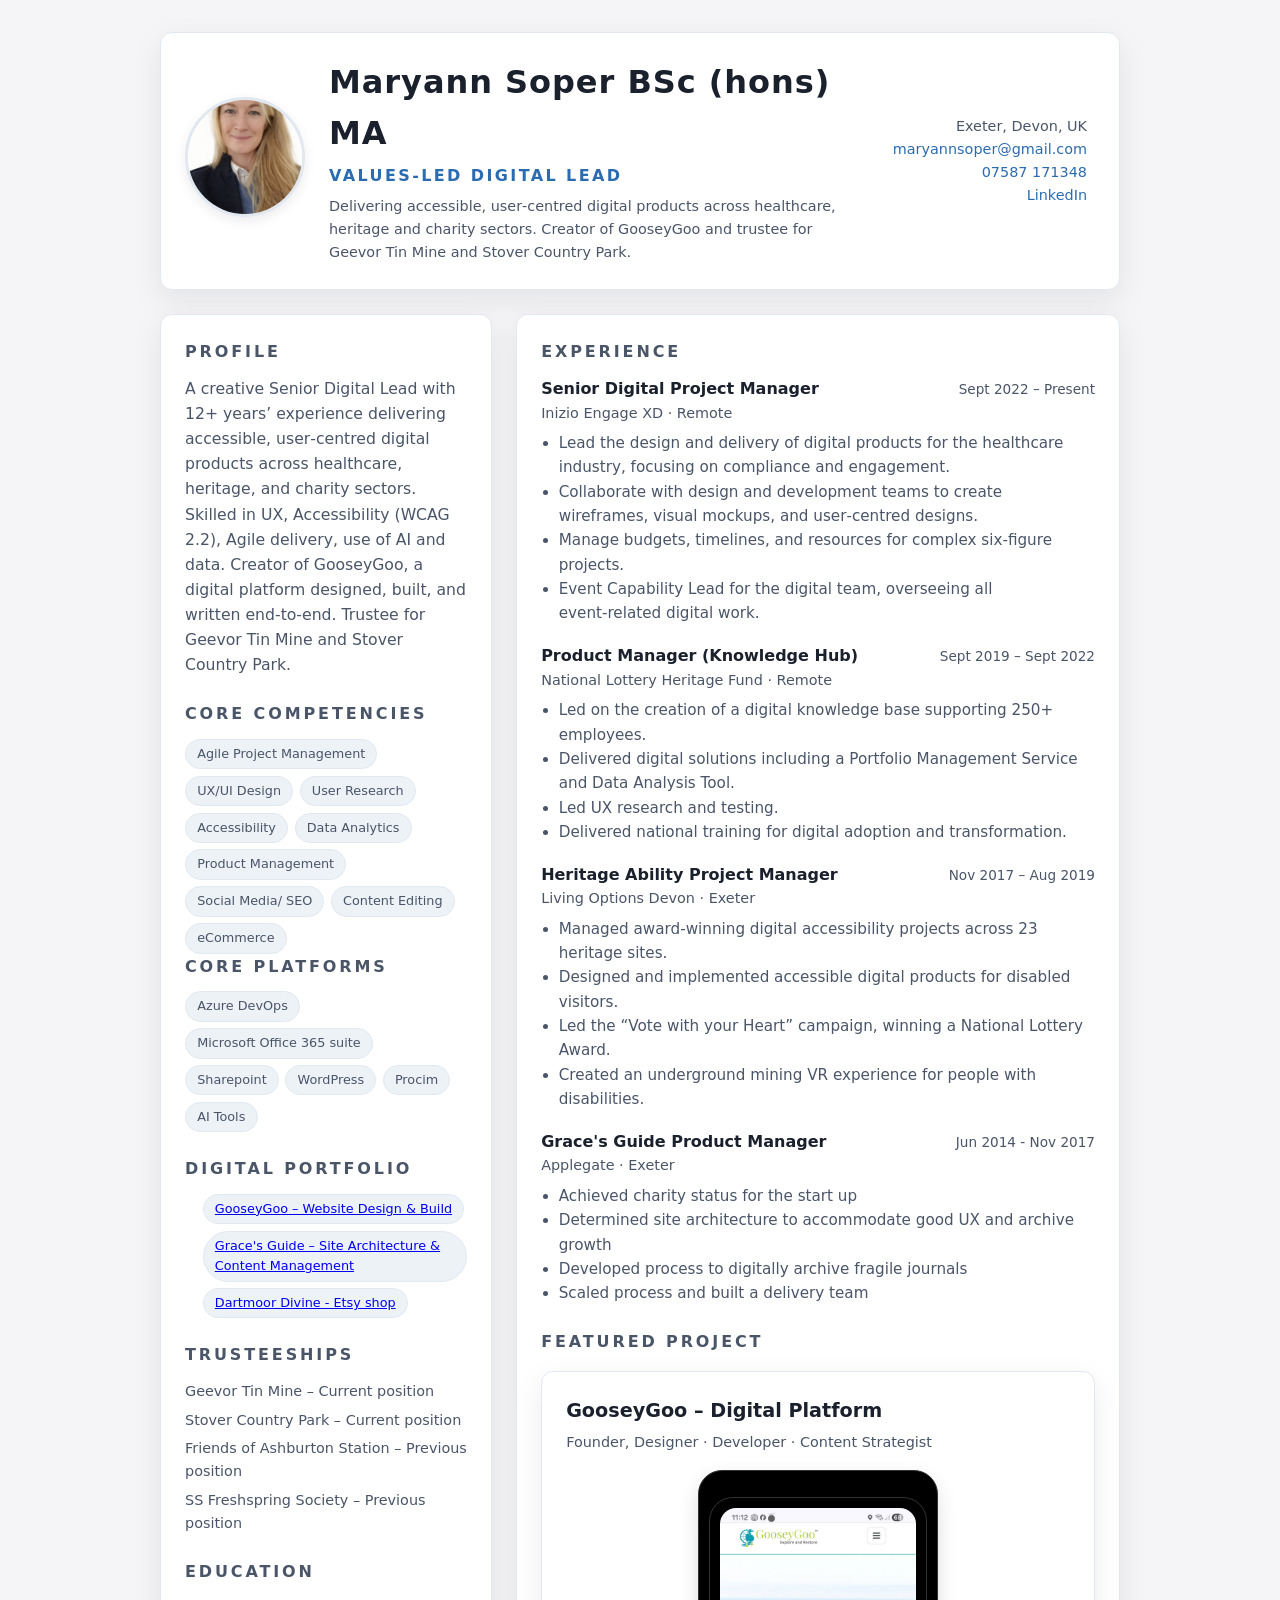
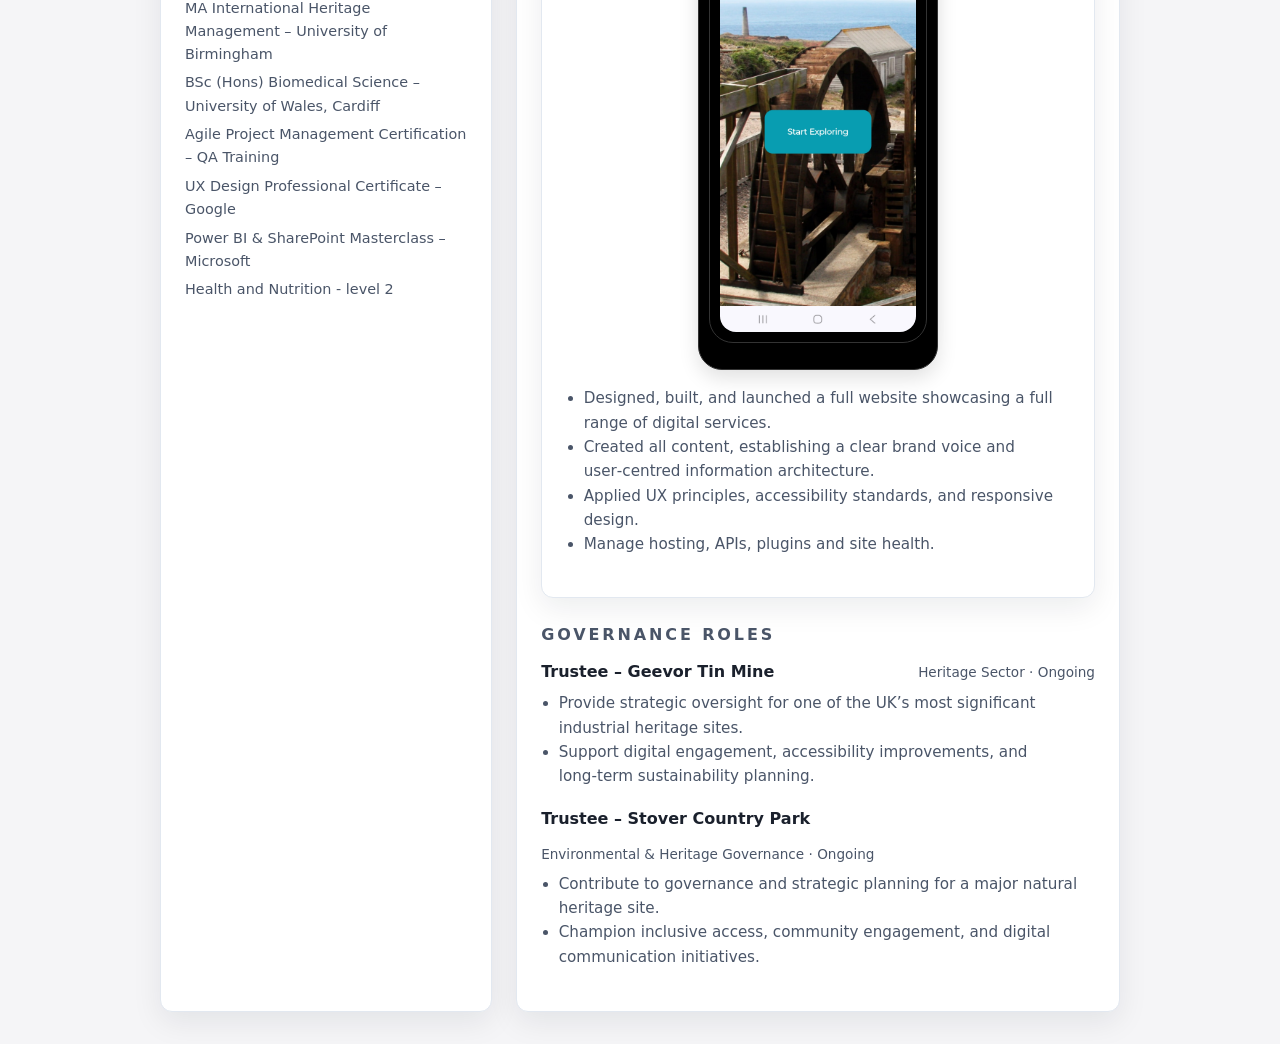
==== index.html @ 008ddf6d "Update index.html" ====
<!DOCTYPE html>
<html lang="en">
<head>
  <meta charset="UTF-8" />
  <title>Maryann Soper BSc (hons) MA – Values-led Digital Lead</title>
  <meta name="viewport" content="width=device-width, initial-scale=1" />
  <style>
    :root {
      --bg: #f5f5f7;
      --card: #ffffff;
      --accent: #2b6cb0;
      --text-main: #1a202c;
      --text-muted: #4a5568;
      --border: #e2e8f0;
      --chip-bg: #edf2f7;
    }

    * { box-sizing: border-box; margin: 0; padding: 0; }

    body {
      font-family: system-ui, -apple-system, BlinkMacSystemFont, "Segoe UI", sans-serif;
      background: var(--bg);
      color: var(--text-main);
      line-height: 1.6;
      padding: 2rem 1rem;
    }

    .page {
      max-width: 960px;
      margin: 0 auto;
      display: grid;
      grid-template-columns: 1.1fr 2fr;
      gap: 1.5rem;
    }

    @media (max-width: 768px) {
      .page { grid-template-columns: 1fr; }
      .header-meta { text-align: left; }
      .header { flex-direction: column; align-items: flex-start; }
    }

    .card {
      background: var(--card);
      border-radius: 12px;
      padding: 1.5rem;
      box-shadow: 0 10px 30px rgba(15, 23, 42, 0.08);
      border: 1px solid var(--border);
    }

    .header {
      grid-column: 1 / -1;
      display: flex;
      align-items: center;
      justify-content: space-between;
      gap: 1.5rem;
    }

    .header-photo img {
      width: 120px;
      height: 120px;
      object-fit: cover;
      border-radius: 50%;
      border: 3px solid var(--border);
      box-shadow: 0 4px 12px rgba(0,0,0,0.08);
    }

    .header-main h1 {
      font-size: 2rem;
      letter-spacing: 0.03em;
    }

    .header-main h2 {
      font-size: 1rem;
      text-transform: uppercase;
      color: var(--accent);
      letter-spacing: 0.15em;
      margin-top: 0.25rem;
    }

    .header-meta {
  font-size: 0.9rem;
  color: var(--text-muted);
  text-align: right;
  margin-left: auto;
  padding-right: 0.5rem;
}
    .header-meta a {
      color: var(--accent);
      text-decoration: none;
    }

    h3 {
      font-size: 1rem;
      text-transform: uppercase;
      letter-spacing: 0.18em;
      color: var(--text-muted);
      margin-bottom: 0.75rem;
    }

    .summary { font-size: 0.98rem; color: var(--text-muted); }

    .section + .section { margin-top: 1.5rem; }

    .item { margin-bottom: 1.1rem; }

    .item-header {
      display: flex;
      justify-content: space-between;
      gap: 0.75rem;
      align-items: baseline;
      flex-wrap: wrap;
    }

    .item-title { font-weight: 600; }

    .item-sub { font-size: 0.9rem; color: var(--text-muted); }

    .item-meta { font-size: 0.85rem; color: var(--text-muted); }

    ul { margin-top: 0.4rem; padding-left: 1.1rem; font-size: 0.95rem; color: var(--text-muted); }

    .chips {
      display: flex;
      flex-wrap: wrap;
      gap: 0.4rem;
      margin-top: 0.4rem;
    }

    .chip {
      background: var(--chip-bg);
      border-radius: 999px;
      padding: 0.25rem 0.7rem;
      font-size: 0.8rem;
      color: var(--text-muted);
      border: 1px solid var(--border);
    }

    .sidebar-section + .sidebar-section { margin-top: 1.5rem; }

    .sidebar-list {
      list-style: none;
      padding-left: 0;
      font-size: 0.9rem;
      color: var(--text-muted);
    }

    .sidebar-list li + li { margin-top: 0.35rem; }

    .tagline {
      margin-top: 0.4rem;
      font-size: 0.9rem;
      color: var(--text-muted);
    }
   .gooseygoo-img {
  width: 100%;
  max-width: 420px;
  margin-top: 1rem;
  border-radius: 12px;
  border: 1px solid var(--border);
  box-shadow: 0 6px 20px rgba(0,0,0,0.08);
}
.feature-card {
  background: var(--card);
  border: 1px solid var(--border);
  border-radius: 12px;
  padding: 1.5rem;
  box-shadow: 0 10px 30px rgba(15, 23, 42, 0.08);
  margin-top: 1rem;
}

.feature-title {
  font-size: 1.2rem;
  font-weight: 600;
  margin-bottom: 0.25rem;
}

.feature-role {
  font-size: 0.9rem;
  color: var(--text-muted);
  margin-bottom: 1rem;
}

.feature-image {
  width: 100%;
  max-width: 420px;
  border-radius: 12px;
  border: 1px solid var(--border);
  box-shadow: 0 6px 20px rgba(0,0,0,0.08);
  margin-bottom: 1rem;
}

.feature-list {
  margin-bottom: 1rem;
  padding-left: 1.1rem;
  color: var(--text-muted);
}

.feature-link {
  display: inline-block;
  margin-top: 0.5rem;
  background: var(--accent);
  color: white;
  padding: 0.5rem 1rem;
  border-radius: 8px;
  text-decoration: none;
  font-size: 0.9rem;
  box-shadow: 0 4px 12px rgba(0,0,0,0.08);
}

.feature-link:hover {
  background: #1e4f80;
}
   .device-frame {
  width: 240px;              /* slightly smaller phone */
  padding: 10px;             /* thinner bezel */
  border-radius: 24px;       /* slimmer rounded corners */
  background: #000;
  border: 1px solid #333;    /* thinner border */
  box-shadow: 0 8px 20px rgba(0,0,0,0.12);
  margin: 1rem auto;
  display: flex;
  justify-content: center;
  align-items: center;
  text-decoration: none;     /* remove link underline */
}

.device-screen {
  width: 100%;
  height: auto;              /* prevents vertical stretching */
  object-fit: contain;       /* keeps proportions */
  border-radius: 16px;
  display: block;
}
  </style>
</head>

<body>
  <main class="page">

    <!-- Header -->
    <header class="card header">
      <div class="header-photo">
        <img src="profile.png" alt="Maryann Soper headshot" />
      </div>

      <div class="header-main">
        <h1>Maryann Soper BSc (hons) MA</h1>
        <h2>Values-led Digital Lead</h2>
        <p class="tagline">
          Delivering accessible, user‑centred digital products across healthcare, heritage and charity sectors. Creator of GooseyGoo and trustee for Geevor Tin Mine and Stover Country Park.
        </p>
      </div>

      <div class="header-meta">
        <div>Exeter, Devon, UK</div>
        <div><a href="mailto:maryannsoper@gmail.com">maryannsoper@gmail.com</a></div>
        <div><a href="tel:+447587171348">07587 171348</a></div>
        <div><a href="https://www.linkedin.com/in/maryannsoper" target="_blank">LinkedIn</a></div>
      </div>
    </header>

    <!-- Sidebar -->
    <aside class="card">
      <section class="sidebar-section">
        <h3>Profile</h3>
        <p class="summary">
          A creative Senior Digital Lead with 12+ years’ experience delivering accessible, user‑centred digital products across healthcare, heritage, and charity sectors. Skilled in UX, Accessibility (WCAG 2.2), Agile delivery, use of AI and data. Creator of GooseyGoo, a digital platform designed, built, and written end‑to‑end. Trustee for Geevor Tin Mine and Stover Country Park.
        </p>
      </section>

      <section class="sidebar-section">
        <h3>Core Competencies</h3>
        <div class="chips">
          <span class="chip">Agile Project Management</span>
          <span class="chip">UX/UI Design</span>
          <span class="chip">User Research</span>
          <span class="chip">Accessibility</span>
          <span class="chip">Data Analytics</span>
          <span class="chip">Product Management</span>
          <span class="chip">Social Media/ SEO</span>
          <span class="chip">Content Editing</span>
          <span class="chip">eCommerce</span>
          
        </div>
        <h3>Core Platforms</h3>
        <div class="chips">
          <span class="chip">Azure DevOps</span>
          <span class="chip">Microsoft Office 365 suite</span>
          <span class="chip">Sharepoint</span>
          <span class="chip">WordPress</span>
          <span class="chip">Procim</span>
          <span class="chip">AI Tools</span>
        </div>
      </section>

      <section class="sidebar-section">
        <h3>Digital Portfolio</h3>
        <ul class="chips">
          <span class="chip"><a href="https://www.gooseygoo.co.uk" target="_blank">GooseyGoo – Website Design & Build</a></span>
          <span class="chip"><a href="https://www.gracesguide.co.uk" target="_blank">Grace's Guide – Site Architecture & Content Management</a></span>
          <span class="chip"><a href="https://www.etsy.com/shop/DartmoorDivine" target="_blank">Dartmoor Divine - Etsy shop</a></span>
                          
        </ul>
      </section>

      <section class="sidebar-section">
        <h3>Trusteeships</h3>
        <ul class="sidebar-list">
          <li>Geevor Tin Mine – Current position</li>
          <li>Stover Country Park – Current position</li>
          <li>Friends of Ashburton Station – Previous position</li>
          <li>SS Freshspring Society – Previous position</li>
        </ul>
      </section>

      <section class="sidebar-section">
        <h3>Education</h3>
        <ul class="sidebar-list">
          <li>MA International Heritage Management – University of Birmingham</li>
          <li>BSc (Hons) Biomedical Science – University of Wales, Cardiff</li>
          <li>Agile Project Management Certification – QA Training</li>
          <li>UX Design Professional Certificate – Google</li>
          <li>Power BI & SharePoint Masterclass – Microsoft</li>
          <li>Health and Nutrition - level 2</li>
        </ul>
      </section>
    </aside>

    <!-- Main content -->
    <section class="card">

      <section class="section">
        <h3>Experience</h3>

        <article class="item">
          <div class="item-header">
            <div>
              <div class="item-title">Senior Digital Project Manager</div>
              <div class="item-sub">Inizio Engage XD · Remote</div>
            </div>
            <div class="item-meta">Sept 2022 – Present</div>
          </div>
          <ul>
            <li>Lead the design and delivery of digital products for the healthcare industry, focusing on compliance and engagement.</li>
            <li>Collaborate with design and development teams to create wireframes, visual mockups, and user‑centred designs.</li>
            <li>Manage budgets, timelines, and resources for complex six‑figure projects.</li>
            <li>Event Capability Lead for the digital team, overseeing all event‑related digital work.</li>
          </ul>
        </article>

        <article class="item">
          <div class="item-header">
            <div>
              <div class="item-title">Product Manager (Knowledge Hub)</div>
              <div class="item-sub">National Lottery Heritage Fund · Remote</div>
            </div>
            <div class="item-meta">Sept 2019 – Sept 2022</div>
          </div>
          <ul>
            <li>Led on the creation of a digital knowledge base supporting 250+ employees.</li>
            <li>Delivered digital solutions including a Portfolio Management Service and Data Analysis Tool.</li>
            <li>Led UX research and testing.</li>
            <li>Delivered national training for digital adoption and transformation.</li>
          </ul>
        </article>

        <article class="item">
          <div class="item-header">
            <div>
              <div class="item-title">Heritage Ability Project Manager</div>
              <div class="item-sub">Living Options Devon · Exeter</div>
            </div>
            <div class="item-meta">Nov 2017 – Aug 2019</div>
          </div>
          <ul>
            <li>Managed award‑winning digital accessibility projects across 23 heritage sites.</li>
            <li>Designed and implemented accessible digital products for disabled visitors.</li>
            <li>Led the “Vote with your Heart” campaign, winning a National Lottery Award.</li>
            <li>Created an underground mining VR experience for people with disabilities.</li>
          </ul>
        </article>

        <article class="item">
          <div class="item-header">
            <div>
              <div class="item-title">Grace's Guide Product Manager</div>
              <div class="item-sub">Applegate · Exeter</div>
            </div>
            <div class="item-meta">Jun 2014 - Nov 2017</div>
          </div>
          <ul>
            <li>Achieved charity status for the start up</li>
            <li>Determined site architecture to accommodate good UX and archive growth</li>
            <li>Developed process to digitally archive fragile journals</li>
            <li>Scaled process and built a delivery team</li>
          </ul>
        </article>
      </section>

     <section class="section">
  <h3>Featured Project</h3>

  <div class="feature-card">
    <h4 class="feature-title">GooseyGoo – Digital Platform</h4>
    <p class="feature-role">Founder, Designer · Developer · Content Strategist</p>

   <div class="device-frame">
<a href="https://www.gooseygoo.co.uk" target="_blank" class="device-frame">
  <img 
    src="gooseygoo-preview.jpg" 
    alt="GooseyGoo mobile screenshot" 
    class="device-screen"
  />
</a>
</div>

    <ul class="feature-list">
      <li>Designed, built, and launched a full website showcasing a full range of digital services.</li>
      <li>Created all content, establishing a clear brand voice and user‑centred information architecture.</li>
      <li>Applied UX principles, accessibility standards, and responsive design.</li>
      <li>Manage hosting, APIs, plugins and site health.</li>
    </ul>

    </div>
</section>

      <section class="section">
        <h3>Governance Roles</h3>

        <article class="item">
          <div class="item-header">
            <div class="item-title">Trustee – Geevor Tin Mine</div>
            <div class="item-meta">Heritage Sector · Ongoing</div>
          </div>
          <ul>
            <li>Provide strategic oversight for one of the UK’s most significant industrial heritage sites.</li>
            <li>Support digital engagement, accessibility improvements, and long‑term sustainability planning.</li>
          </ul>
        </article>

        <article class="item">
          <div class="item-header">
            <div class="item-title">Trustee – Stover Country Park</div>
            <div class="item-meta">Environmental & Heritage Governance · Ongoing</div>
          </div>
          <ul>
            <li>Contribute to governance and strategic planning for a major natural heritage site.</li>
            <li>Champion inclusive access, community engagement, and digital communication initiatives.</li>
          </ul>
        </article>
      </section>

    </section>
  </main>
</body>
</html>
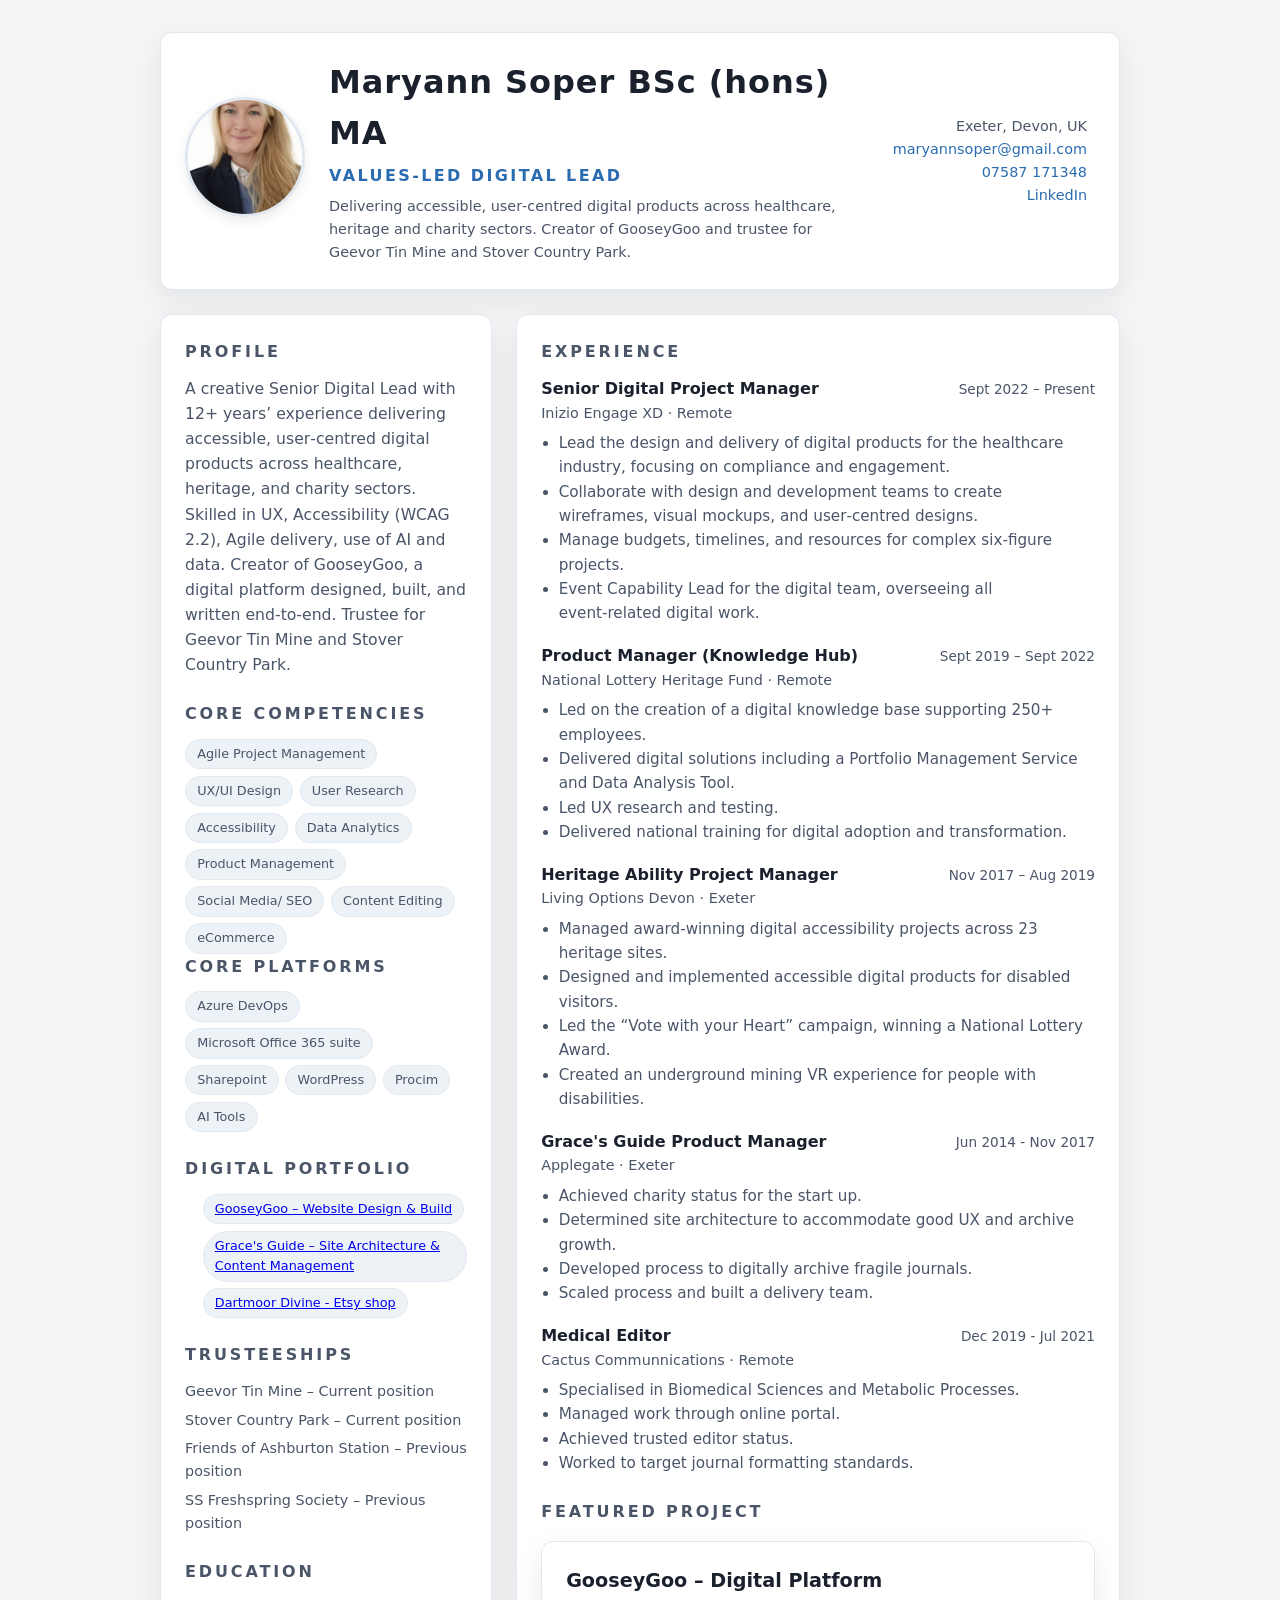
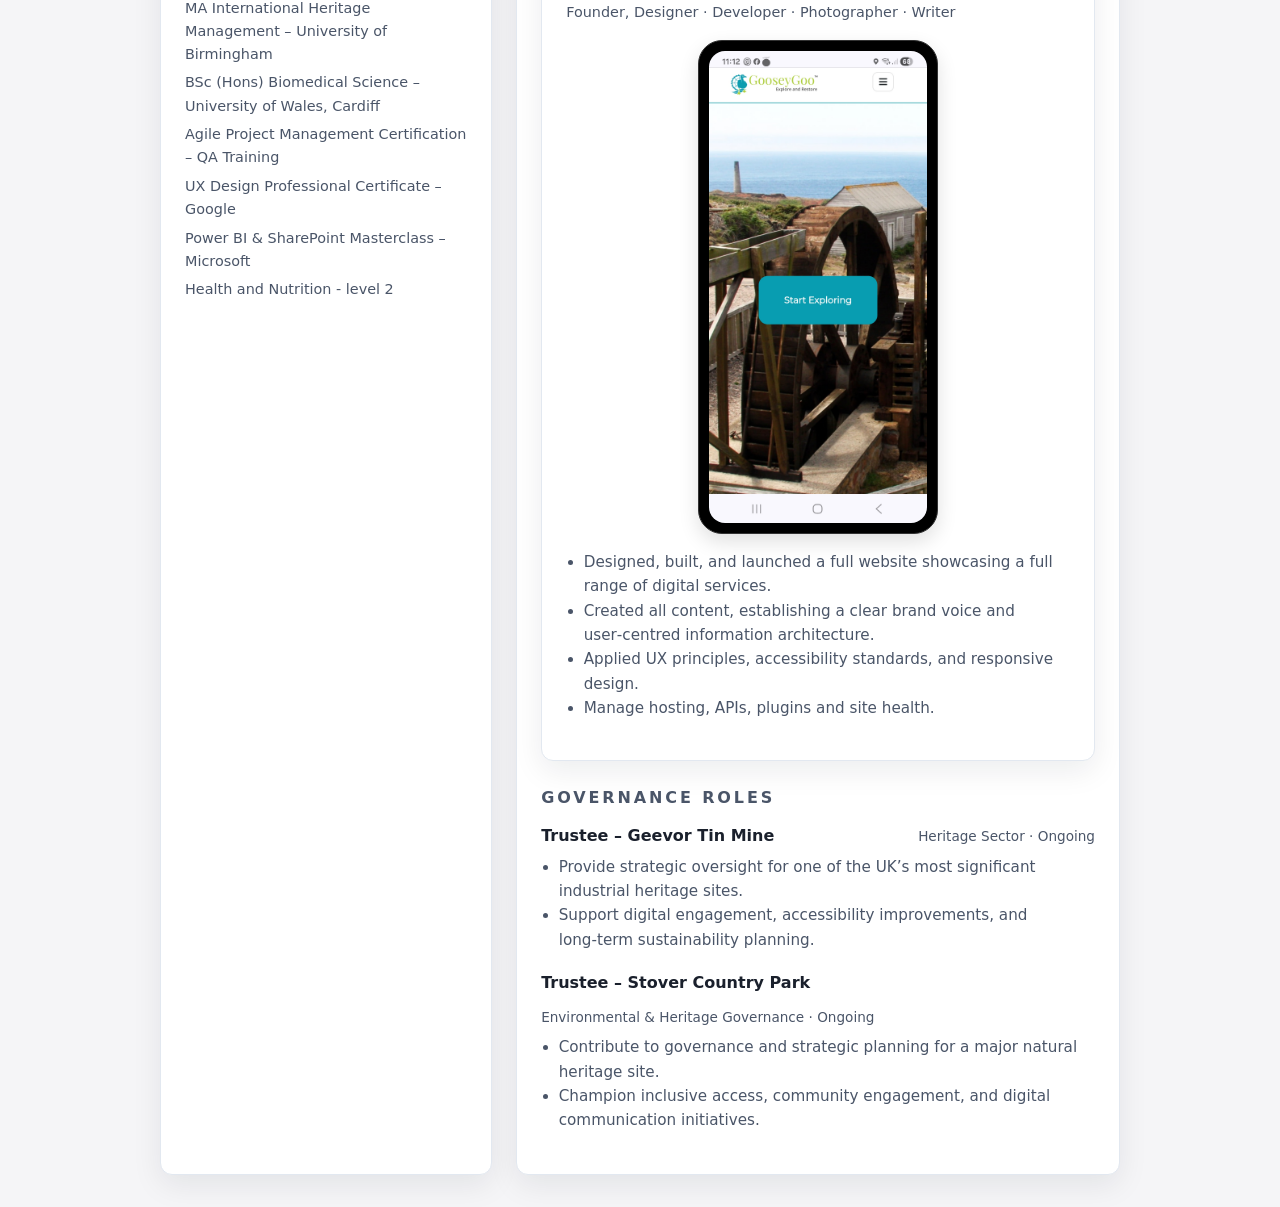
==== commit 81add19c: "Update index.html" ====
--- a/index.html
+++ b/index.html
@@ -389,10 +389,26 @@
             <div class="item-meta">Jun 2014 - Nov 2017</div>
           </div>
           <ul>
-            <li>Achieved charity status for the start up</li>
-            <li>Determined site architecture to accommodate good UX and archive growth</li>
-            <li>Developed process to digitally archive fragile journals</li>
-            <li>Scaled process and built a delivery team</li>
+            <li>Achieved charity status for the start up.</li>
+            <li>Determined site architecture to accommodate good UX and archive growth.</li>
+            <li>Developed process to digitally archive fragile journals.</li>
+            <li>Scaled process and built a delivery team.</li>
+          </ul>
+        </article>
+
+        <article class="item">
+          <div class="item-header">
+            <div>
+              <div class="item-title">Medical Editor</div>
+              <div class="item-sub">Cactus Communnications · Remote</div>
+            </div>
+            <div class="item-meta">Dec 2019 - Jul 2021</div>
+          </div>
+          <ul>
+            <li>Specialised in Biomedical Sciences and Metabolic Processes.</li>
+            <li>Managed work through online portal.</li>
+            <li>Achieved trusted editor status.</li>
+            <li>Worked to target journal formatting standards.</li>
           </ul>
         </article>
       </section>
@@ -402,17 +418,15 @@
 
   <div class="feature-card">
     <h4 class="feature-title">GooseyGoo – Digital Platform</h4>
-    <p class="feature-role">Founder, Designer · Developer · Content Strategist</p>
-
-   <div class="device-frame">
-<a href="https://www.gooseygoo.co.uk" target="_blank" class="device-frame">
+    <p class="feature-role">Founder, Designer · Developer · Photographer · Writer </p>
+
+   <a href="https://www.gooseygoo.co.uk" target="_blank" class="device-frame">
   <img 
     src="gooseygoo-preview.jpg" 
     alt="GooseyGoo mobile screenshot" 
     class="device-screen"
   />
 </a>
-</div>
 
     <ul class="feature-list">
       <li>Designed, built, and launched a full website showcasing a full range of digital services.</li>
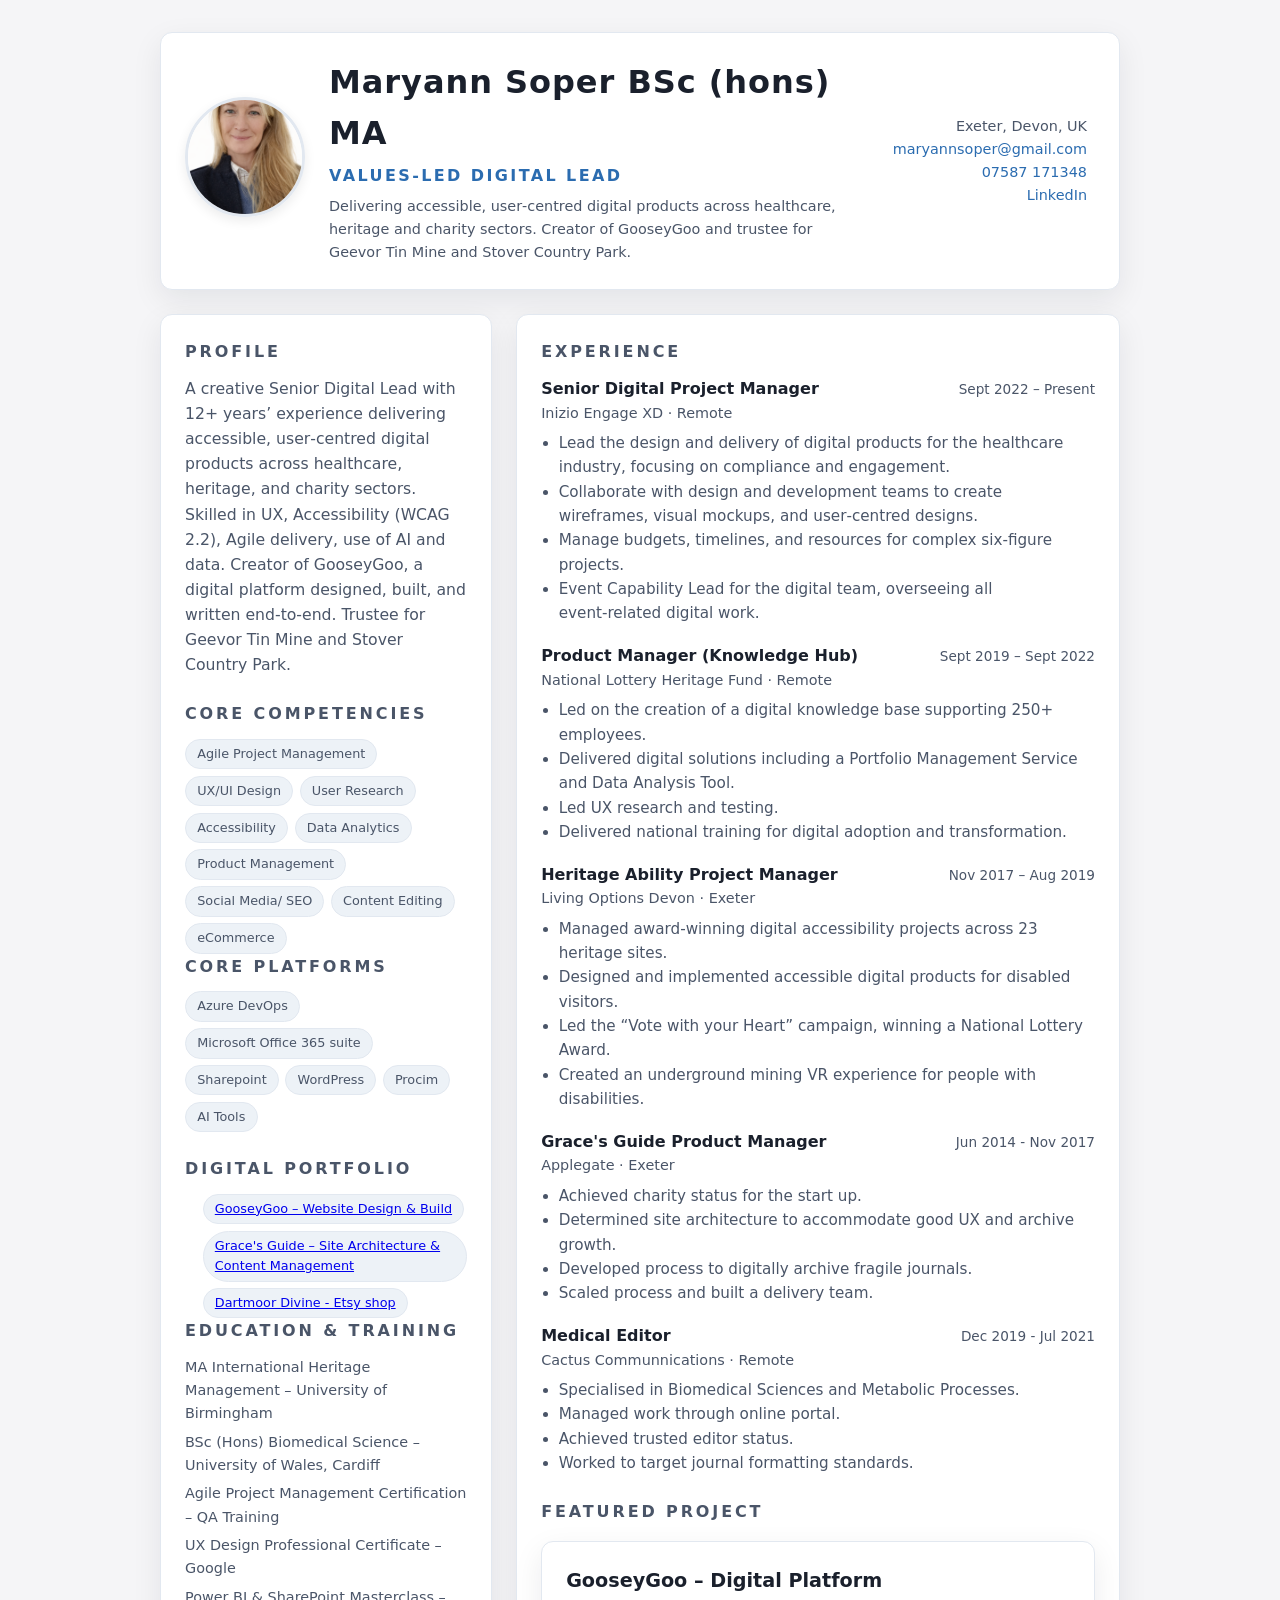
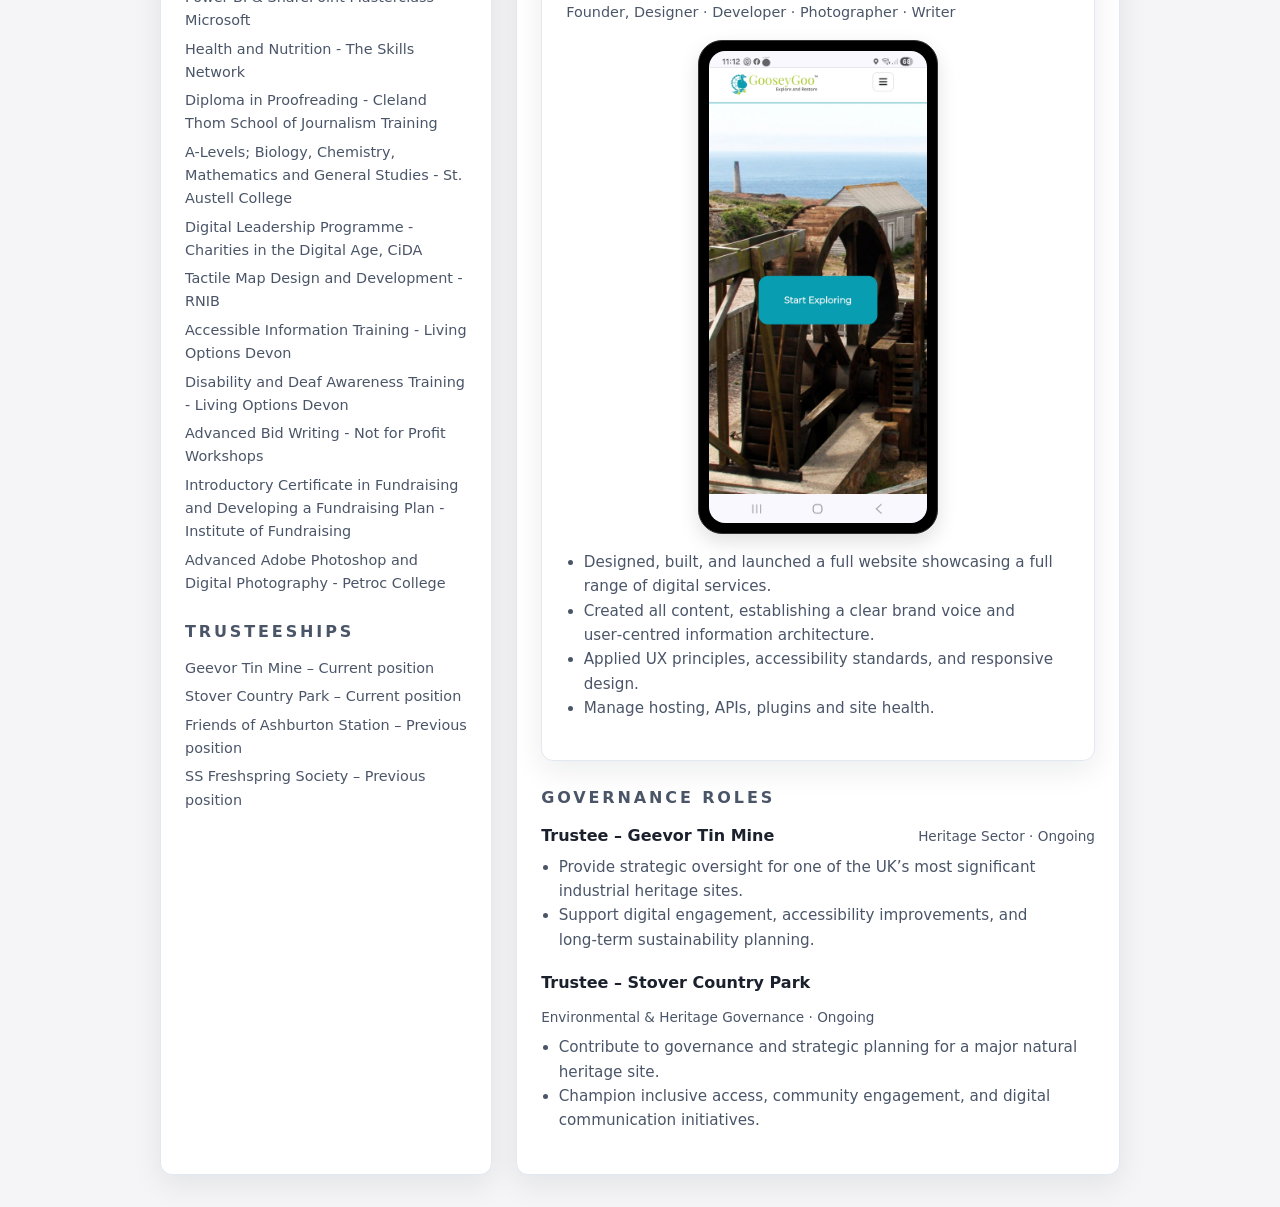
==== commit 5e7a8a61: "Update index.html" ====
--- a/index.html
+++ b/index.html
@@ -301,7 +301,30 @@
           <span class="chip"><a href="https://www.etsy.com/shop/DartmoorDivine" target="_blank">Dartmoor Divine - Etsy shop</a></span>
                           
         </ul>
-      </section>
+     
+      <section class="sidebar-section">
+        <h3>Education & Training</h3>
+        <ul class="sidebar-list">
+          <li>MA International Heritage Management – University of Birmingham</li>
+          <li>BSc (Hons) Biomedical Science – University of Wales, Cardiff</li>
+          <li>Agile Project Management Certification – QA Training</li>
+          <li>UX Design Professional Certificate – Google</li>
+          <li>Power BI & SharePoint Masterclass – Microsoft</li>
+          <li>Health and Nutrition - The Skills Network</li>
+          <li>Diploma in Proofreading  - Cleland Thom School of Journalism Training</li>
+          <li>A-Levels; Biology, Chemistry, Mathematics and General Studies  - St. Austell College</li>
+          <li>Digital Leadership Programme - Charities in the Digital Age, CiDA</li>
+          <li>Tactile Map Design and Development - RNIB</li>
+          <li>Accessible Information Training - Living Options Devon</li>
+          <li>Disability and Deaf Awareness Training  - Living Options Devon</li>
+          <li>Advanced Bid Writing - Not for Profit Workshops</li>
+          <li>Introductory Certificate in Fundraising and Developing a Fundraising Plan - Institute of Fundraising</li>
+          <li>Advanced Adobe Photoshop and Digital Photography - Petroc College</li>          
+          
+        </ul>
+      </section>
+
+         </section>
 
       <section class="sidebar-section">
         <h3>Trusteeships</h3>
@@ -312,18 +335,6 @@
           <li>SS Freshspring Society – Previous position</li>
         </ul>
       </section>
-
-      <section class="sidebar-section">
-        <h3>Education</h3>
-        <ul class="sidebar-list">
-          <li>MA International Heritage Management – University of Birmingham</li>
-          <li>BSc (Hons) Biomedical Science – University of Wales, Cardiff</li>
-          <li>Agile Project Management Certification – QA Training</li>
-          <li>UX Design Professional Certificate – Google</li>
-          <li>Power BI & SharePoint Masterclass – Microsoft</li>
-          <li>Health and Nutrition - level 2</li>
-        </ul>
-      </section>
     </aside>
 
     <!-- Main content -->
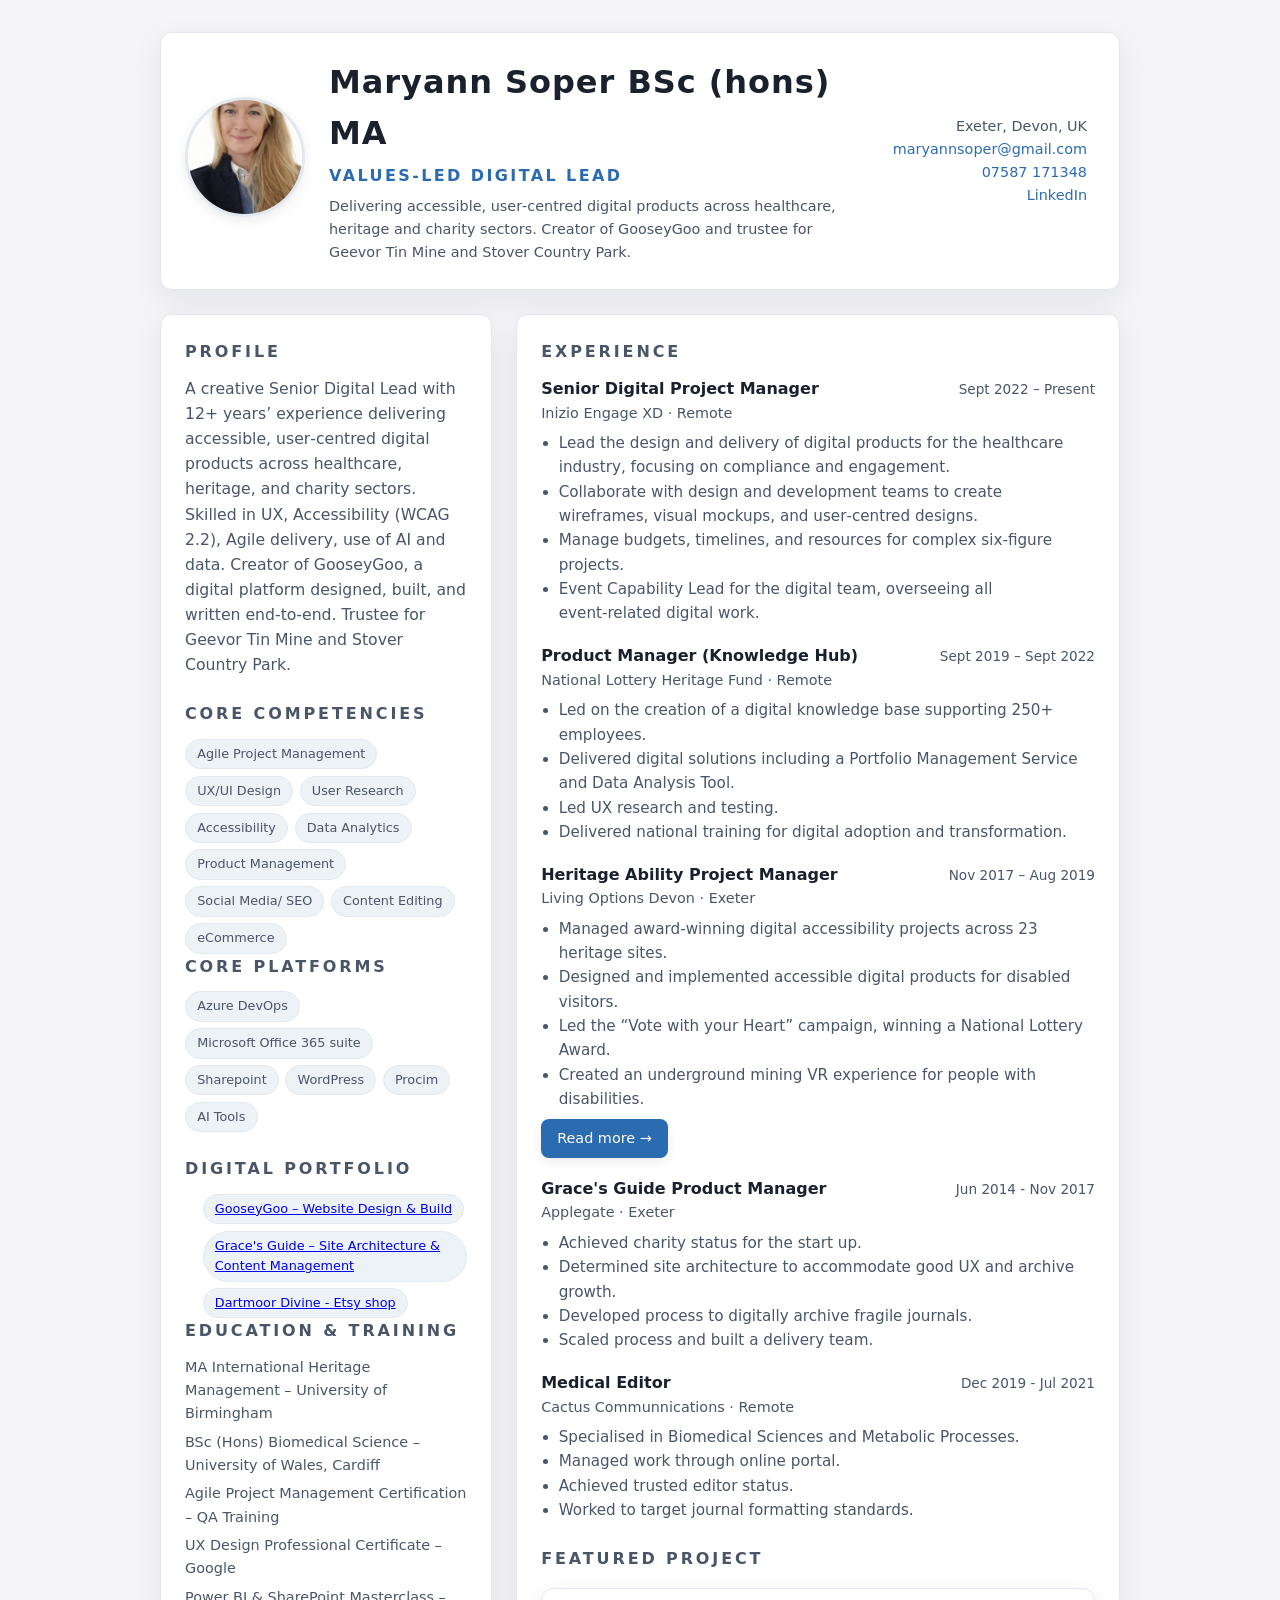
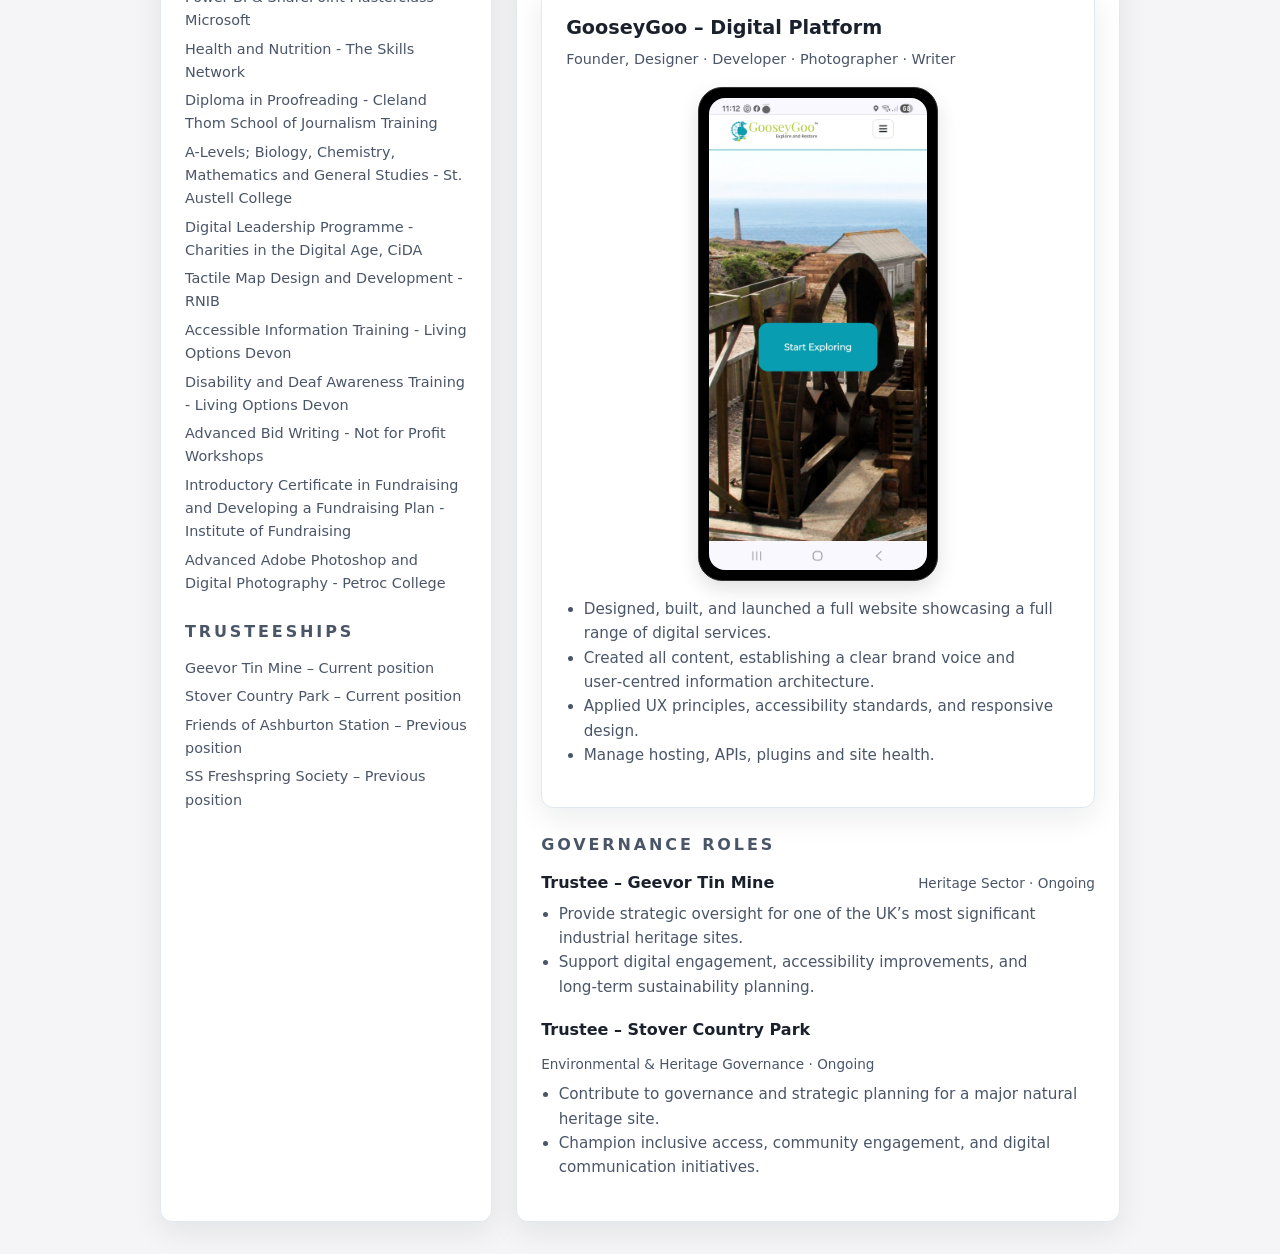
==== commit 9b70b67e: "Update index.html" ====
--- a/index.html
+++ b/index.html
@@ -389,6 +389,8 @@
             <li>Led the “Vote with your Heart” campaign, winning a National Lottery Award.</li>
             <li>Created an underground mining VR experience for people with disabilities.</li>
           </ul>
+          <a href="LOD.html" class="feature-link">Read more →</a>
+
         </article>
 
         <article class="item">
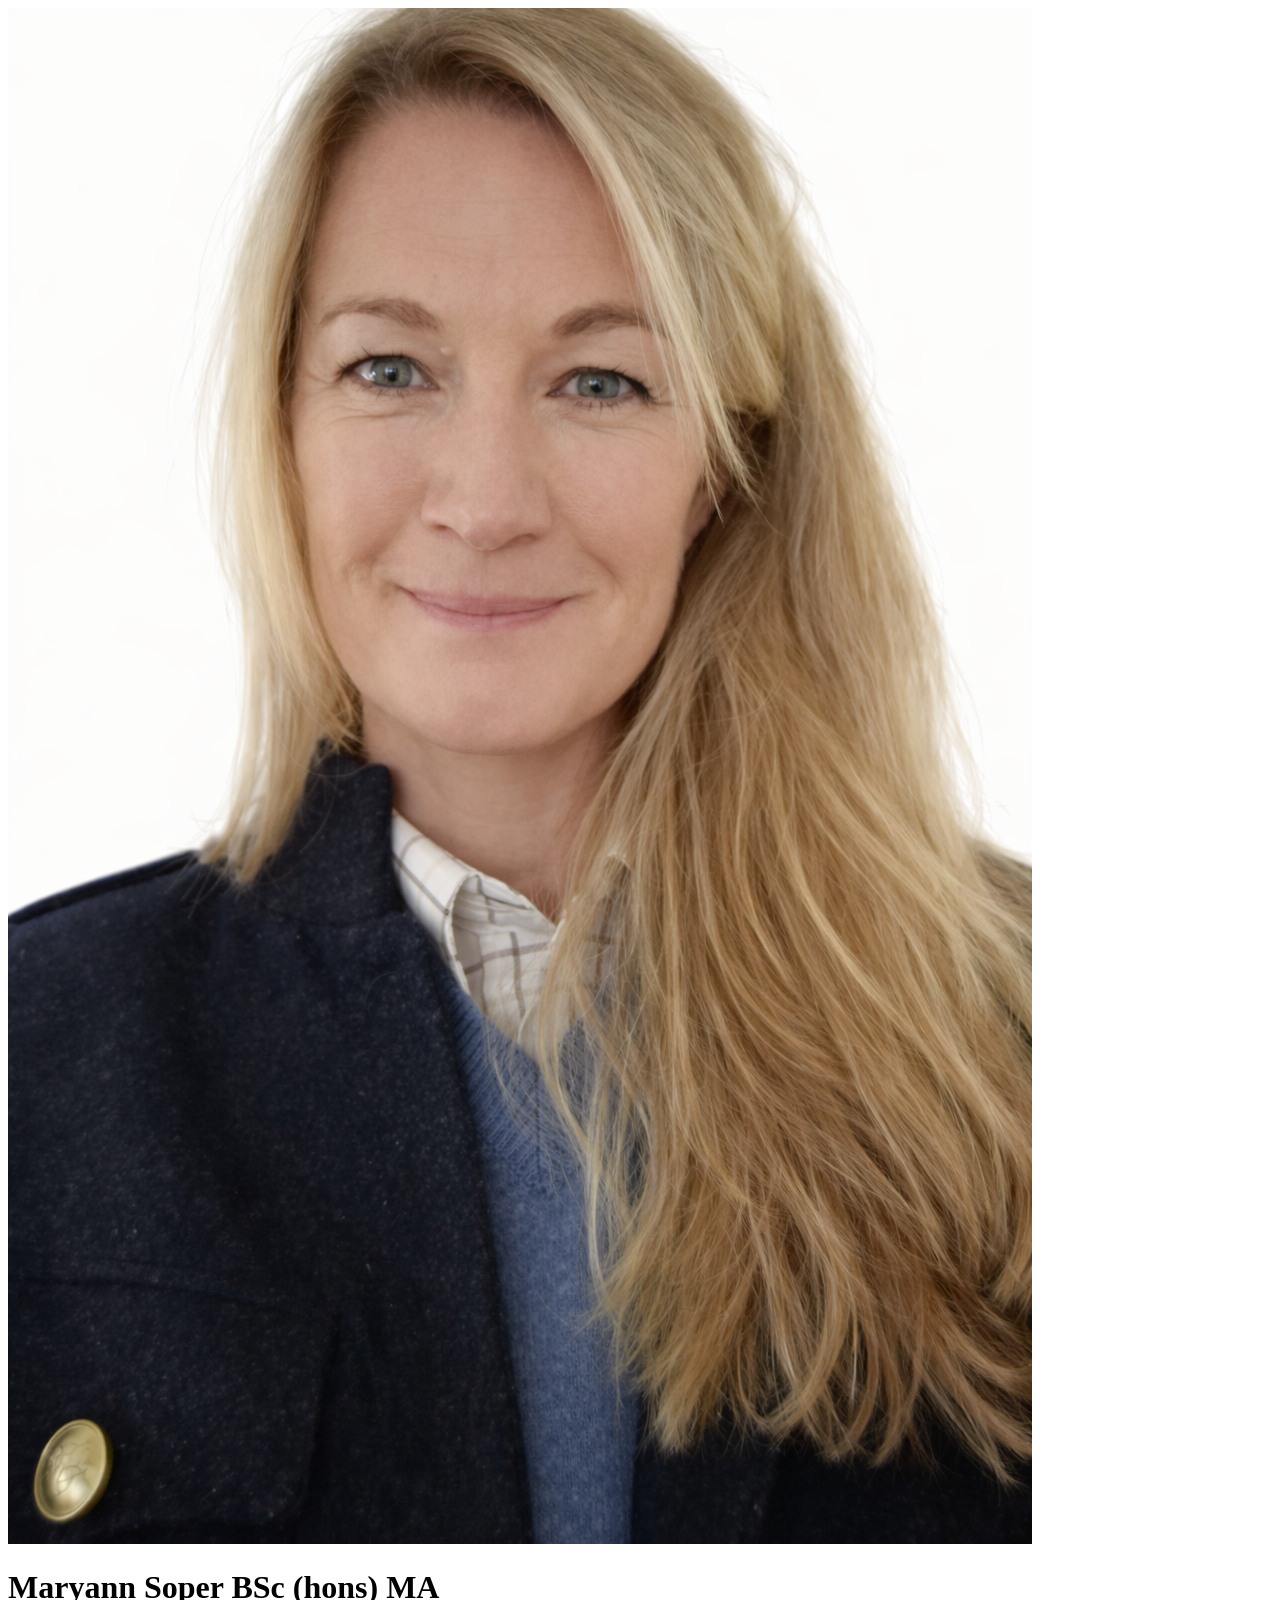
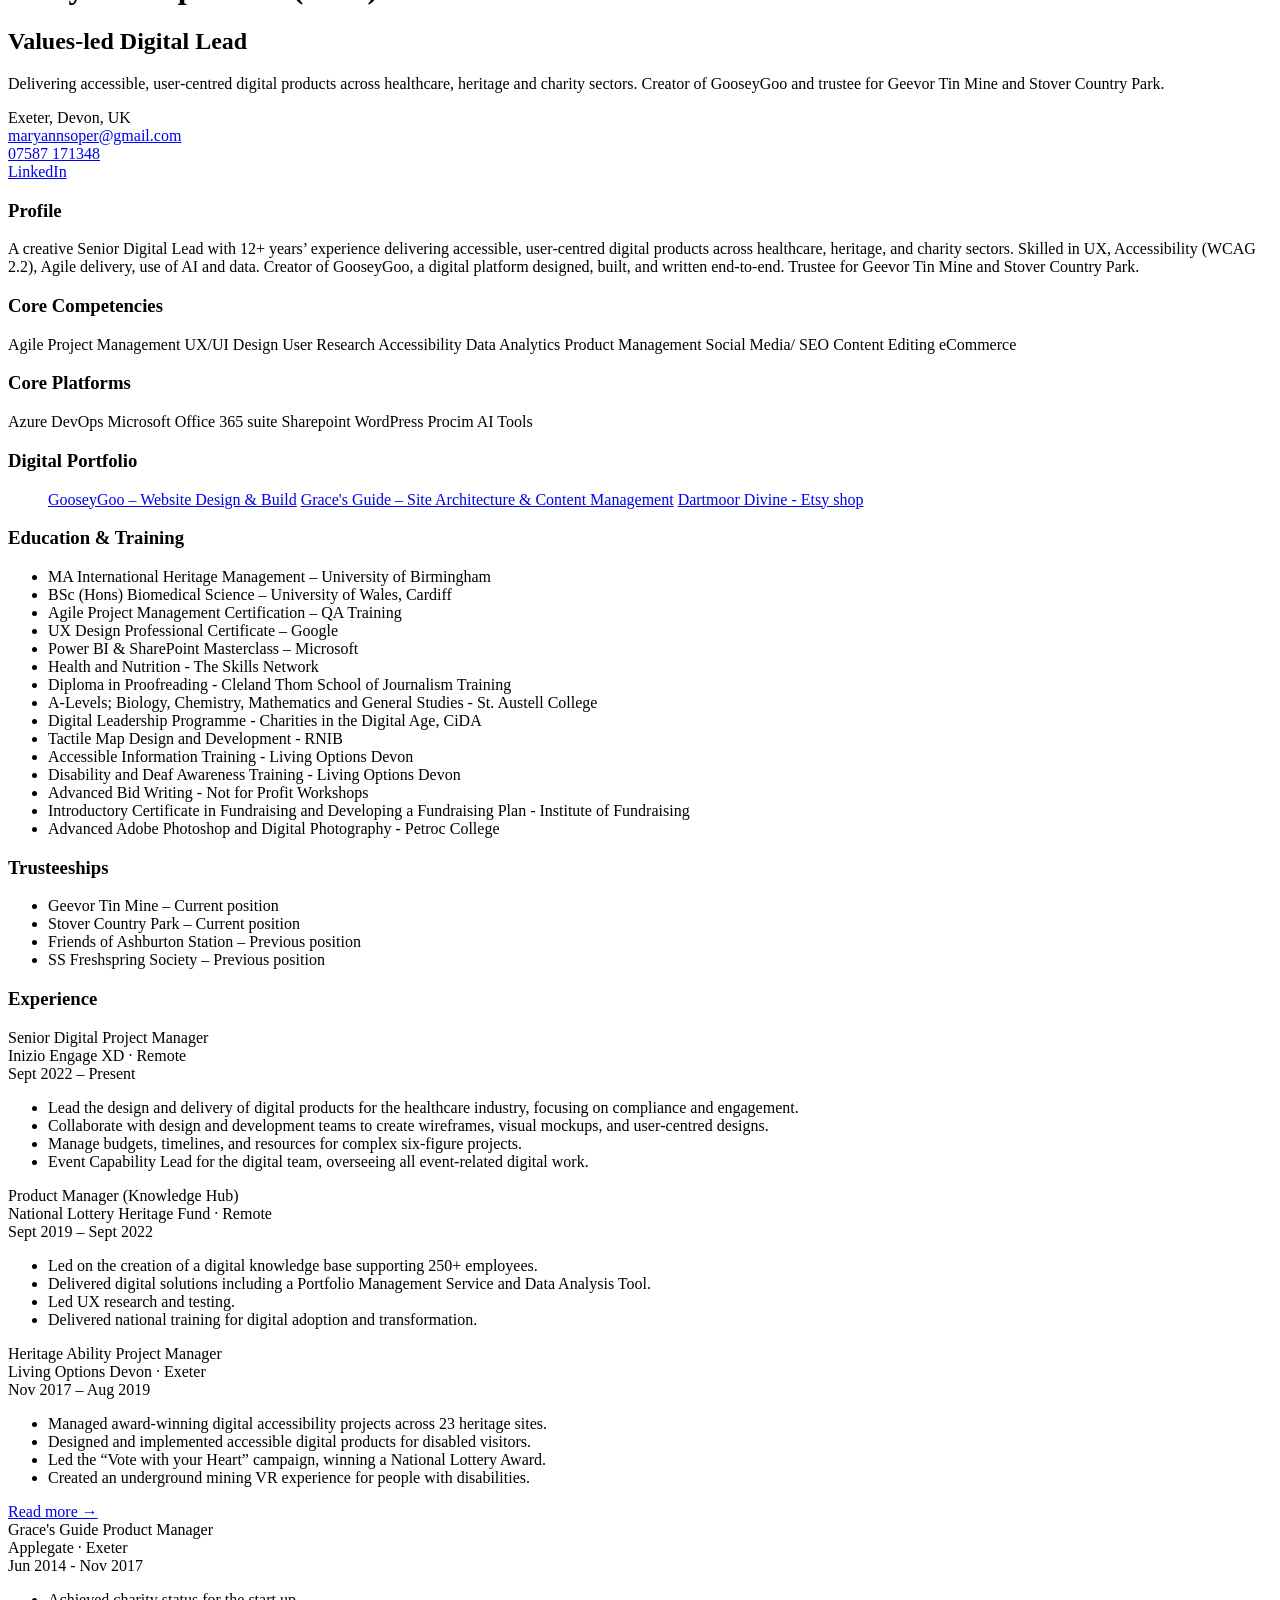
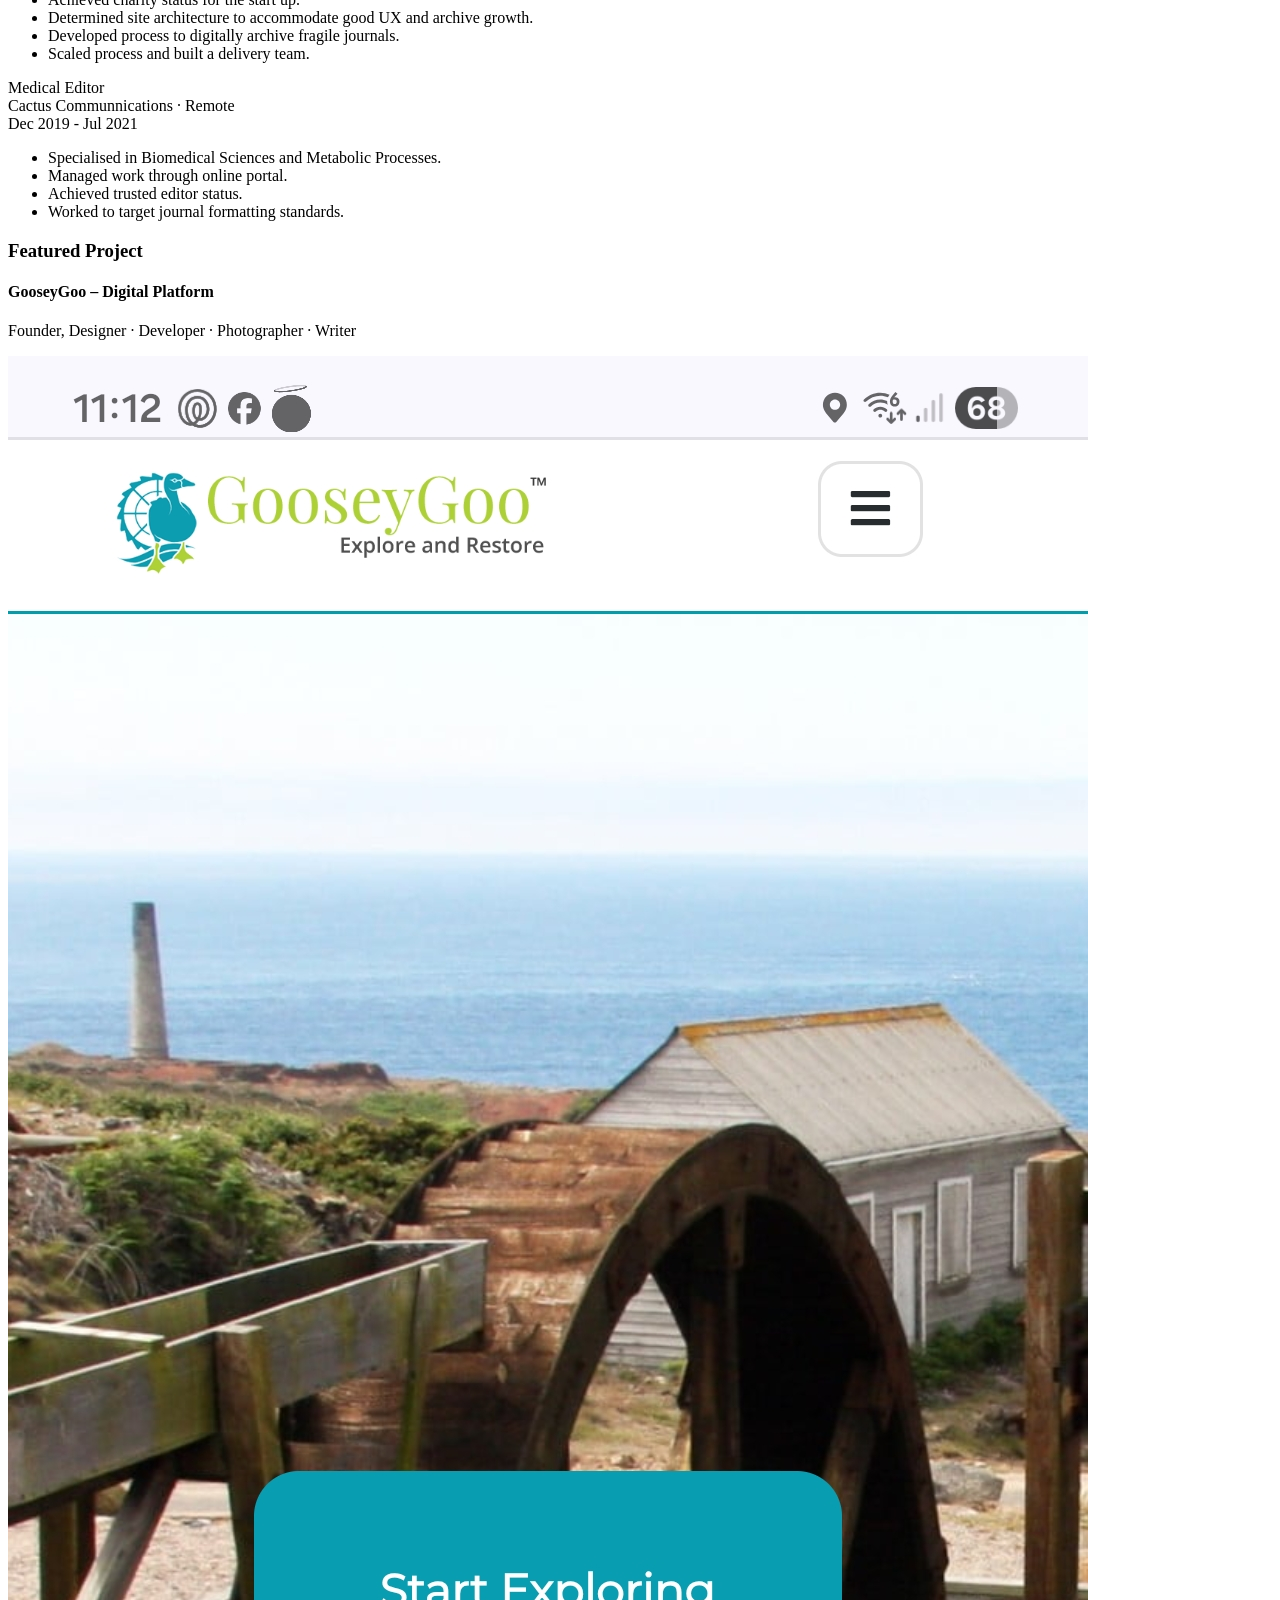
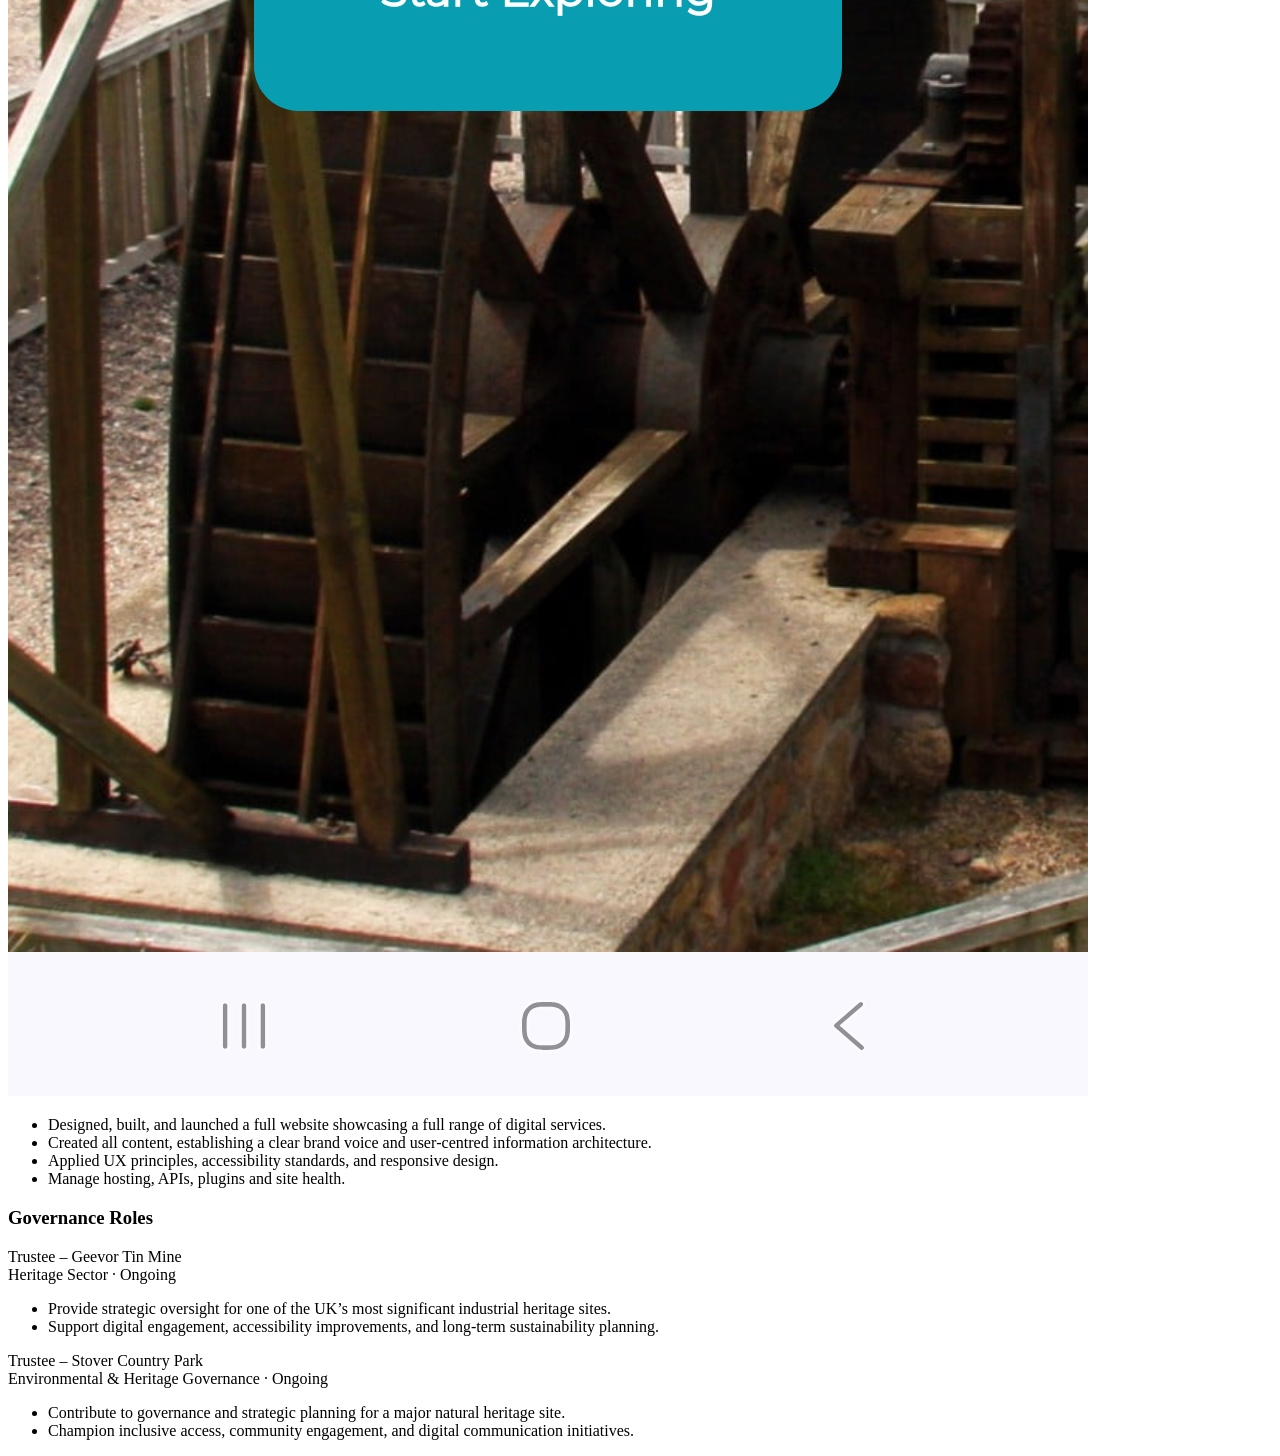
==== commit 46ebb1c1: "Update index.html" ====
--- a/index.html
+++ b/index.html
@@ -4,234 +4,8 @@
   <meta charset="UTF-8" />
   <title>Maryann Soper BSc (hons) MA – Values-led Digital Lead</title>
   <meta name="viewport" content="width=device-width, initial-scale=1" />
-  <style>
-    :root {
-      --bg: #f5f5f7;
-      --card: #ffffff;
-      --accent: #2b6cb0;
-      --text-main: #1a202c;
-      --text-muted: #4a5568;
-      --border: #e2e8f0;
-      --chip-bg: #edf2f7;
-    }
-
-    * { box-sizing: border-box; margin: 0; padding: 0; }
-
-    body {
-      font-family: system-ui, -apple-system, BlinkMacSystemFont, "Segoe UI", sans-serif;
-      background: var(--bg);
-      color: var(--text-main);
-      line-height: 1.6;
-      padding: 2rem 1rem;
-    }
-
-    .page {
-      max-width: 960px;
-      margin: 0 auto;
-      display: grid;
-      grid-template-columns: 1.1fr 2fr;
-      gap: 1.5rem;
-    }
-
-    @media (max-width: 768px) {
-      .page { grid-template-columns: 1fr; }
-      .header-meta { text-align: left; }
-      .header { flex-direction: column; align-items: flex-start; }
-    }
-
-    .card {
-      background: var(--card);
-      border-radius: 12px;
-      padding: 1.5rem;
-      box-shadow: 0 10px 30px rgba(15, 23, 42, 0.08);
-      border: 1px solid var(--border);
-    }
-
-    .header {
-      grid-column: 1 / -1;
-      display: flex;
-      align-items: center;
-      justify-content: space-between;
-      gap: 1.5rem;
-    }
-
-    .header-photo img {
-      width: 120px;
-      height: 120px;
-      object-fit: cover;
-      border-radius: 50%;
-      border: 3px solid var(--border);
-      box-shadow: 0 4px 12px rgba(0,0,0,0.08);
-    }
-
-    .header-main h1 {
-      font-size: 2rem;
-      letter-spacing: 0.03em;
-    }
-
-    .header-main h2 {
-      font-size: 1rem;
-      text-transform: uppercase;
-      color: var(--accent);
-      letter-spacing: 0.15em;
-      margin-top: 0.25rem;
-    }
-
-    .header-meta {
-  font-size: 0.9rem;
-  color: var(--text-muted);
-  text-align: right;
-  margin-left: auto;
-  padding-right: 0.5rem;
-}
-    .header-meta a {
-      color: var(--accent);
-      text-decoration: none;
-    }
-
-    h3 {
-      font-size: 1rem;
-      text-transform: uppercase;
-      letter-spacing: 0.18em;
-      color: var(--text-muted);
-      margin-bottom: 0.75rem;
-    }
-
-    .summary { font-size: 0.98rem; color: var(--text-muted); }
-
-    .section + .section { margin-top: 1.5rem; }
-
-    .item { margin-bottom: 1.1rem; }
-
-    .item-header {
-      display: flex;
-      justify-content: space-between;
-      gap: 0.75rem;
-      align-items: baseline;
-      flex-wrap: wrap;
-    }
-
-    .item-title { font-weight: 600; }
-
-    .item-sub { font-size: 0.9rem; color: var(--text-muted); }
-
-    .item-meta { font-size: 0.85rem; color: var(--text-muted); }
-
-    ul { margin-top: 0.4rem; padding-left: 1.1rem; font-size: 0.95rem; color: var(--text-muted); }
-
-    .chips {
-      display: flex;
-      flex-wrap: wrap;
-      gap: 0.4rem;
-      margin-top: 0.4rem;
-    }
-
-    .chip {
-      background: var(--chip-bg);
-      border-radius: 999px;
-      padding: 0.25rem 0.7rem;
-      font-size: 0.8rem;
-      color: var(--text-muted);
-      border: 1px solid var(--border);
-    }
-
-    .sidebar-section + .sidebar-section { margin-top: 1.5rem; }
-
-    .sidebar-list {
-      list-style: none;
-      padding-left: 0;
-      font-size: 0.9rem;
-      color: var(--text-muted);
-    }
-
-    .sidebar-list li + li { margin-top: 0.35rem; }
-
-    .tagline {
-      margin-top: 0.4rem;
-      font-size: 0.9rem;
-      color: var(--text-muted);
-    }
-   .gooseygoo-img {
-  width: 100%;
-  max-width: 420px;
-  margin-top: 1rem;
-  border-radius: 12px;
-  border: 1px solid var(--border);
-  box-shadow: 0 6px 20px rgba(0,0,0,0.08);
-}
-.feature-card {
-  background: var(--card);
-  border: 1px solid var(--border);
-  border-radius: 12px;
-  padding: 1.5rem;
-  box-shadow: 0 10px 30px rgba(15, 23, 42, 0.08);
-  margin-top: 1rem;
-}
-
-.feature-title {
-  font-size: 1.2rem;
-  font-weight: 600;
-  margin-bottom: 0.25rem;
-}
-
-.feature-role {
-  font-size: 0.9rem;
-  color: var(--text-muted);
-  margin-bottom: 1rem;
-}
-
-.feature-image {
-  width: 100%;
-  max-width: 420px;
-  border-radius: 12px;
-  border: 1px solid var(--border);
-  box-shadow: 0 6px 20px rgba(0,0,0,0.08);
-  margin-bottom: 1rem;
-}
-
-.feature-list {
-  margin-bottom: 1rem;
-  padding-left: 1.1rem;
-  color: var(--text-muted);
-}
-
-.feature-link {
-  display: inline-block;
-  margin-top: 0.5rem;
-  background: var(--accent);
-  color: white;
-  padding: 0.5rem 1rem;
-  border-radius: 8px;
-  text-decoration: none;
-  font-size: 0.9rem;
-  box-shadow: 0 4px 12px rgba(0,0,0,0.08);
-}
-
-.feature-link:hover {
-  background: #1e4f80;
-}
-   .device-frame {
-  width: 240px;              /* slightly smaller phone */
-  padding: 10px;             /* thinner bezel */
-  border-radius: 24px;       /* slimmer rounded corners */
-  background: #000;
-  border: 1px solid #333;    /* thinner border */
-  box-shadow: 0 8px 20px rgba(0,0,0,0.12);
-  margin: 1rem auto;
-  display: flex;
-  justify-content: center;
-  align-items: center;
-  text-decoration: none;     /* remove link underline */
-}
-
-.device-screen {
-  width: 100%;
-  height: auto;              /* prevents vertical stretching */
-  object-fit: contain;       /* keeps proportions */
-  border-radius: 16px;
-  display: block;
-}
-  </style>
+ <link rel="stylesheet" href="styles.css" />
+
 </head>
 
 <body>
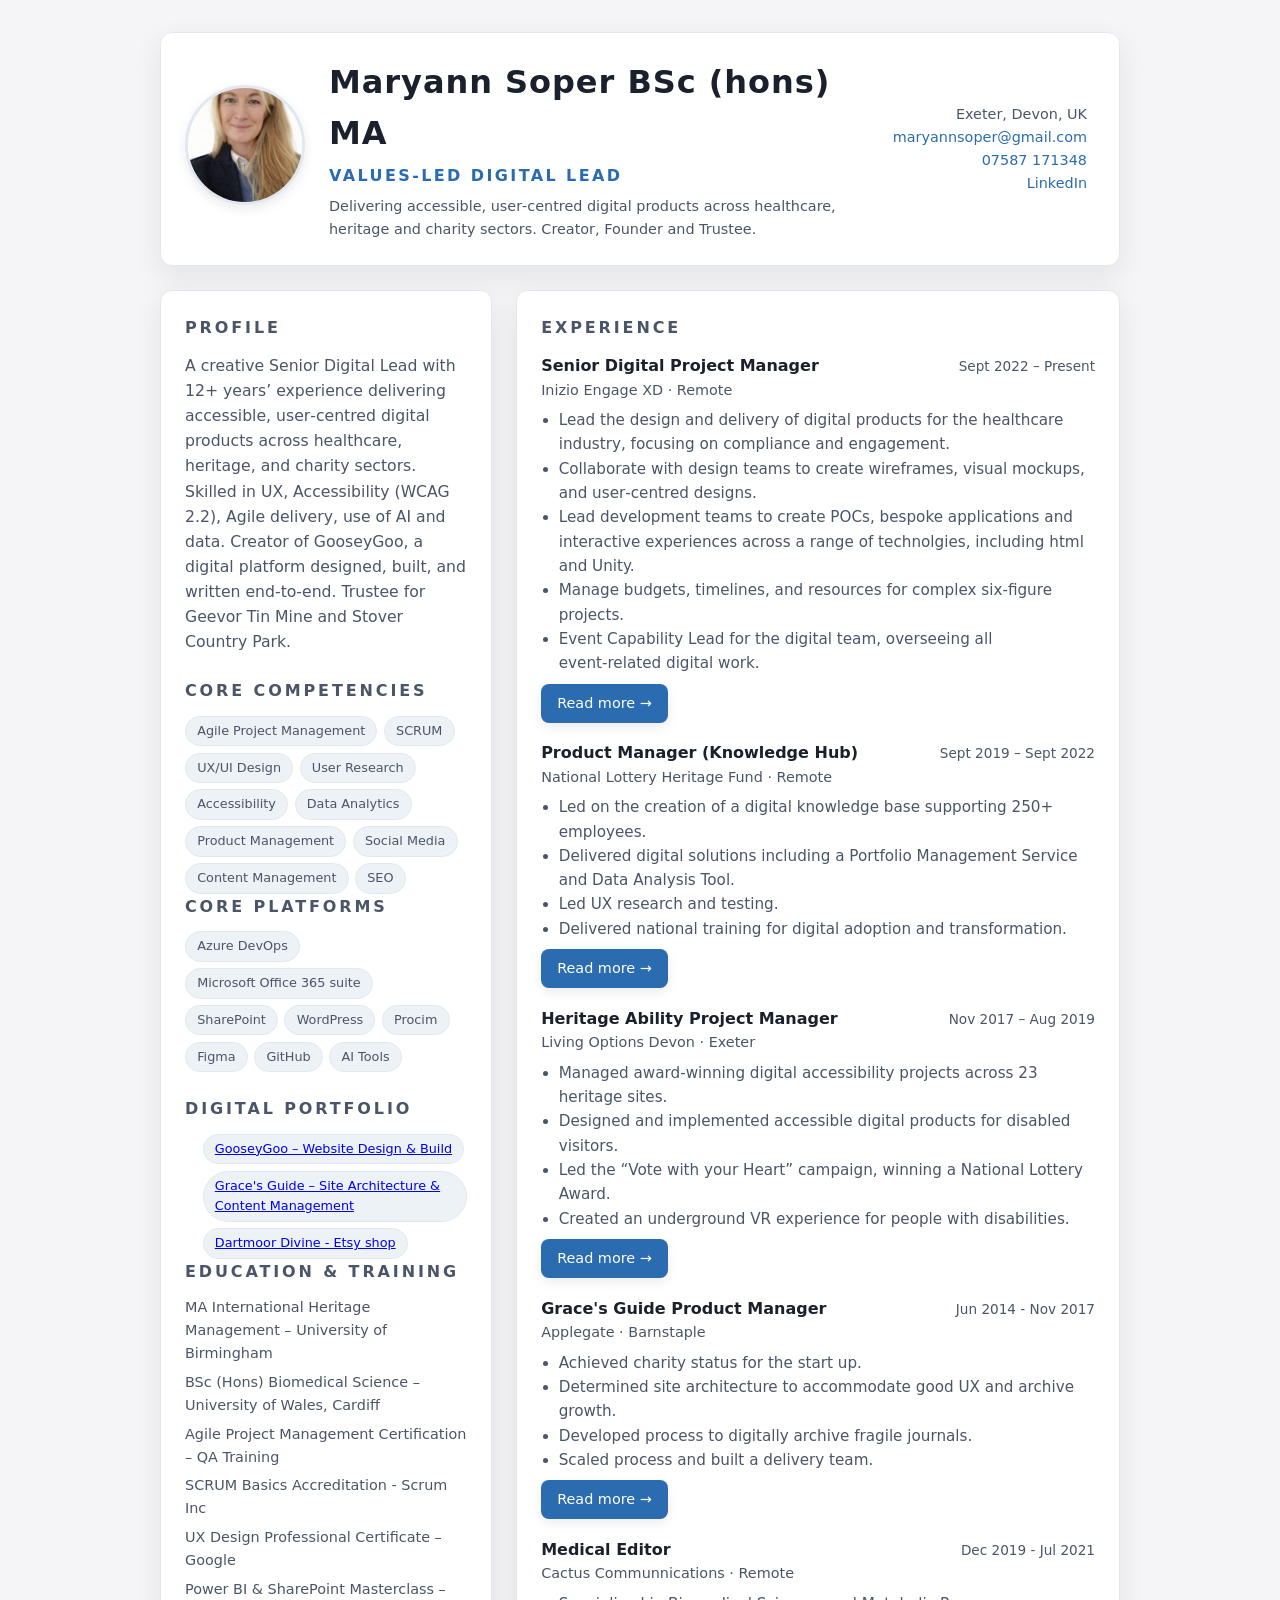
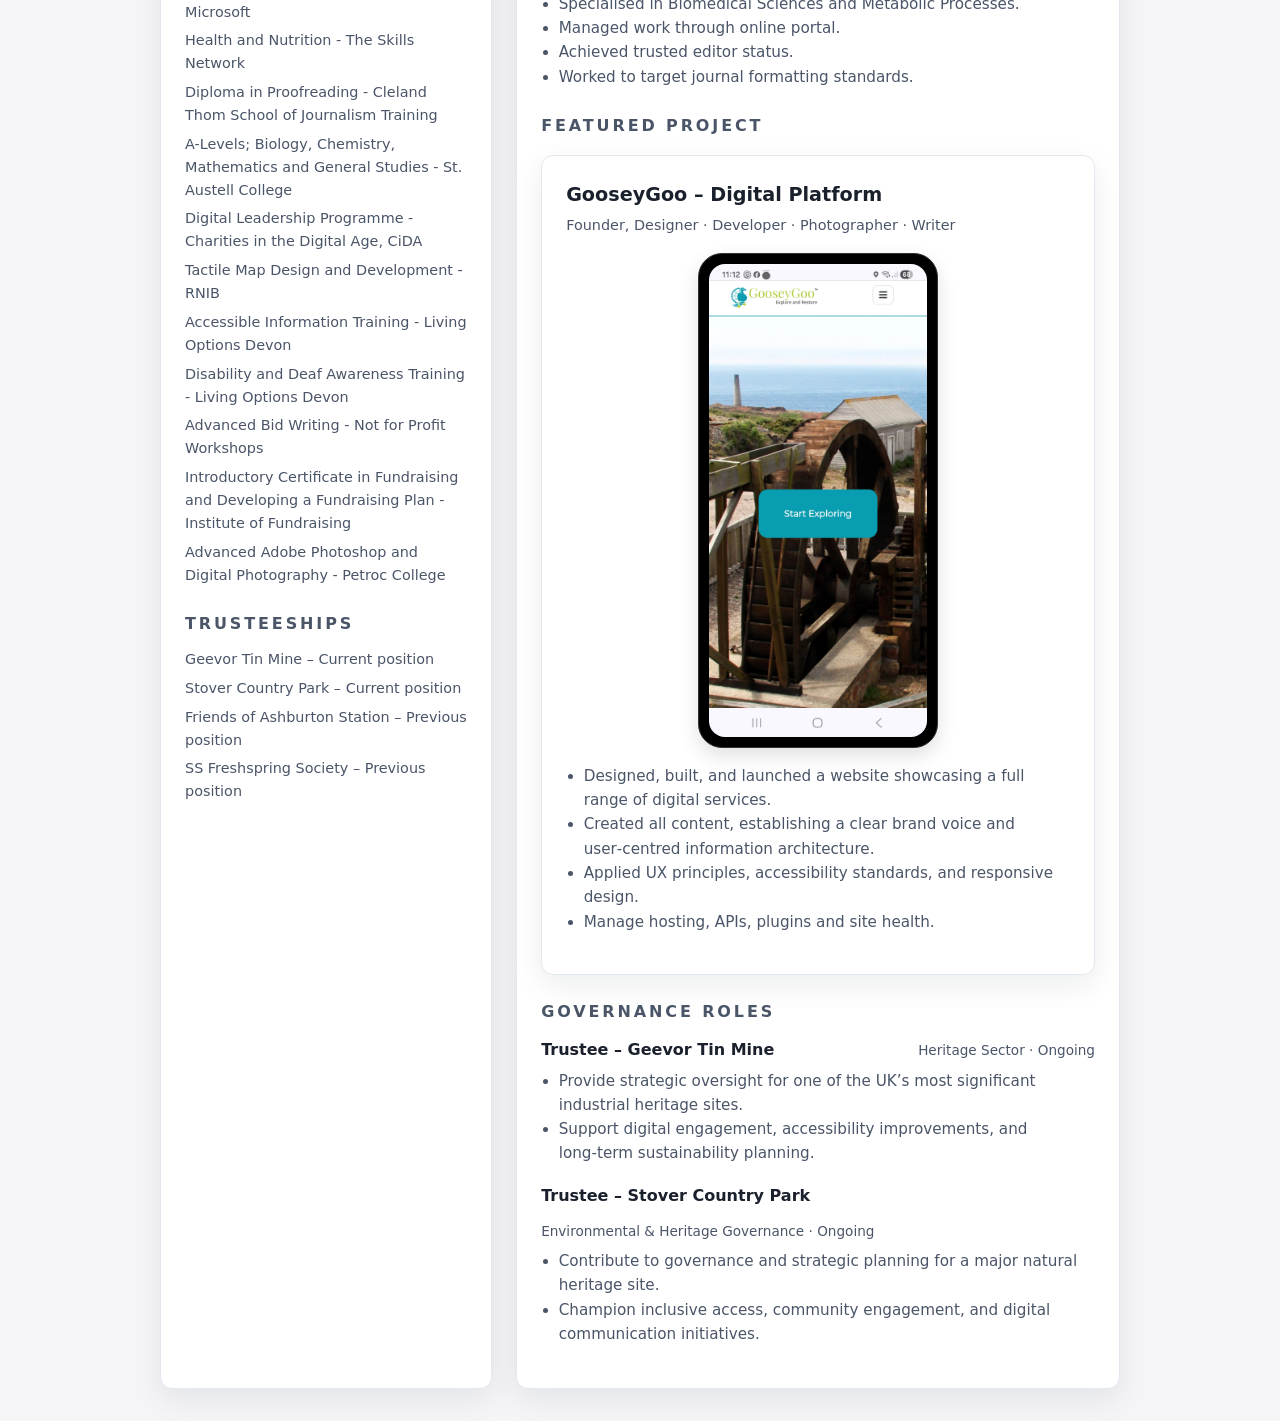
==== commit 38c1cbf0: "Update index.html" ====
--- a/index.html
+++ b/index.html
@@ -21,7 +21,7 @@
         <h1>Maryann Soper BSc (hons) MA</h1>
         <h2>Values-led Digital Lead</h2>
         <p class="tagline">
-          Delivering accessible, user‑centred digital products across healthcare, heritage and charity sectors. Creator of GooseyGoo and trustee for Geevor Tin Mine and Stover Country Park.
+          Delivering accessible, user‑centred digital products across healthcare, heritage and charity sectors. Creator, Founder and Trustee.
         </p>
       </div>
 
@@ -46,23 +46,26 @@
         <h3>Core Competencies</h3>
         <div class="chips">
           <span class="chip">Agile Project Management</span>
+          <span class="chip">SCRUM</span>
           <span class="chip">UX/UI Design</span>
           <span class="chip">User Research</span>
           <span class="chip">Accessibility</span>
           <span class="chip">Data Analytics</span>
           <span class="chip">Product Management</span>
-          <span class="chip">Social Media/ SEO</span>
-          <span class="chip">Content Editing</span>
-          <span class="chip">eCommerce</span>
+          <span class="chip">Social Media</span>
+          <span class="chip">Content Management</span>
+          <span class="chip">SEO</span>
           
         </div>
         <h3>Core Platforms</h3>
         <div class="chips">
           <span class="chip">Azure DevOps</span>
           <span class="chip">Microsoft Office 365 suite</span>
-          <span class="chip">Sharepoint</span>
+          <span class="chip">SharePoint</span>
           <span class="chip">WordPress</span>
           <span class="chip">Procim</span>
+          <span class="chip">Figma</span>
+          <span class="chip">GitHub</span>
           <span class="chip">AI Tools</span>
         </div>
       </section>
@@ -82,6 +85,7 @@
           <li>MA International Heritage Management – University of Birmingham</li>
           <li>BSc (Hons) Biomedical Science – University of Wales, Cardiff</li>
           <li>Agile Project Management Certification – QA Training</li>
+          <li>SCRUM Basics Accreditation - Scrum Inc</li>
           <li>UX Design Professional Certificate – Google</li>
           <li>Power BI & SharePoint Masterclass – Microsoft</li>
           <li>Health and Nutrition - The Skills Network</li>
@@ -127,10 +131,13 @@
           </div>
           <ul>
             <li>Lead the design and delivery of digital products for the healthcare industry, focusing on compliance and engagement.</li>
-            <li>Collaborate with design and development teams to create wireframes, visual mockups, and user‑centred designs.</li>
+            <li>Collaborate with design teams to create wireframes, visual mockups, and user‑centred designs.</li>
+            <li>Lead development teams to create POCs, bespoke applications and interactive experiences across a range of technolgies, including html and Unity.
             <li>Manage budgets, timelines, and resources for complex six‑figure projects.</li>
             <li>Event Capability Lead for the digital team, overseeing all event‑related digital work.</li>
           </ul>
+          <a href="Inizio.html" class="feature-link">Read more →</a>
+          
         </article>
 
         <article class="item">
@@ -147,6 +154,7 @@
             <li>Led UX research and testing.</li>
             <li>Delivered national training for digital adoption and transformation.</li>
           </ul>
+          <a href="NLHF.html" class="feature-link">Read more →</a>
         </article>
 
         <article class="item">
@@ -161,7 +169,7 @@
             <li>Managed award‑winning digital accessibility projects across 23 heritage sites.</li>
             <li>Designed and implemented accessible digital products for disabled visitors.</li>
             <li>Led the “Vote with your Heart” campaign, winning a National Lottery Award.</li>
-            <li>Created an underground mining VR experience for people with disabilities.</li>
+            <li>Created an underground VR experience for people with disabilities.</li>
           </ul>
           <a href="LOD.html" class="feature-link">Read more →</a>
 
@@ -171,7 +179,7 @@
           <div class="item-header">
             <div>
               <div class="item-title">Grace's Guide Product Manager</div>
-              <div class="item-sub">Applegate · Exeter</div>
+              <div class="item-sub">Applegate · Barnstaple</div>
             </div>
             <div class="item-meta">Jun 2014 - Nov 2017</div>
           </div>
@@ -181,6 +189,7 @@
             <li>Developed process to digitally archive fragile journals.</li>
             <li>Scaled process and built a delivery team.</li>
           </ul>
+          <a href="GracesGuide.html" class="feature-link">Read more →</a>
         </article>
 
         <article class="item">
@@ -216,7 +225,7 @@
 </a>
 
     <ul class="feature-list">
-      <li>Designed, built, and launched a full website showcasing a full range of digital services.</li>
+      <li>Designed, built, and launched a website showcasing a full range of digital services.</li>
       <li>Created all content, establishing a clear brand voice and user‑centred information architecture.</li>
       <li>Applied UX principles, accessibility standards, and responsive design.</li>
       <li>Manage hosting, APIs, plugins and site health.</li>
--- a/styles.css
+++ b/styles.css
@@ -0,0 +1,227 @@
+    :root {
+      --bg: #f5f5f7;
+      --card: #ffffff;
+      --accent: #2b6cb0;
+      --text-main: #1a202c;
+      --text-muted: #4a5568;
+      --border: #e2e8f0;
+      --chip-bg: #edf2f7;
+    }
+
+    * { box-sizing: border-box; margin: 0; padding: 0; }
+
+    body {
+      font-family: system-ui, -apple-system, BlinkMacSystemFont, "Segoe UI", sans-serif;
+      background: var(--bg);
+      color: var(--text-main);
+      line-height: 1.6;
+      padding: 2rem 1rem;
+    }
+
+    .page {
+      max-width: 960px;
+      margin: 0 auto;
+      display: grid;
+      grid-template-columns: 1.1fr 2fr;
+      gap: 1.5rem;
+    }
+
+    @media (max-width: 768px) {
+      .page { grid-template-columns: 1fr; }
+      .header-meta { text-align: left; }
+      .header { flex-direction: column; align-items: flex-start; }
+    }
+
+    .card {
+      background: var(--card);
+      border-radius: 12px;
+      padding: 1.5rem;
+      box-shadow: 0 10px 30px rgba(15, 23, 42, 0.08);
+      border: 1px solid var(--border);
+    }
+
+    .header {
+      grid-column: 1 / -1;
+      display: flex;
+      align-items: center;
+      justify-content: space-between;
+      gap: 1.5rem;
+    }
+
+    .header-photo img {
+      width: 120px;
+      height: 120px;
+      object-fit: cover;
+      border-radius: 50%;
+      border: 3px solid var(--border);
+      box-shadow: 0 4px 12px rgba(0,0,0,0.08);
+    }
+
+    .header-main h1 {
+      font-size: 2rem;
+      letter-spacing: 0.03em;
+    }
+
+    .header-main h2 {
+      font-size: 1rem;
+      text-transform: uppercase;
+      color: var(--accent);
+      letter-spacing: 0.15em;
+      margin-top: 0.25rem;
+    }
+
+    .header-meta {
+  font-size: 0.9rem;
+  color: var(--text-muted);
+  text-align: right;
+  margin-left: auto;
+  padding-right: 0.5rem;
+}
+    .header-meta a {
+      color: var(--accent);
+      text-decoration: none;
+    }
+
+    h3 {
+      font-size: 1rem;
+      text-transform: uppercase;
+      letter-spacing: 0.18em;
+      color: var(--text-muted);
+      margin-bottom: 0.75rem;
+    }
+
+    .summary { font-size: 0.98rem; color: var(--text-muted); }
+
+    .section + .section { margin-top: 1.5rem; }
+
+    .item { margin-bottom: 1.1rem; }
+
+    .item-header {
+      display: flex;
+      justify-content: space-between;
+      gap: 0.75rem;
+      align-items: baseline;
+      flex-wrap: wrap;
+    }
+
+    .item-title { font-weight: 600; }
+
+    .item-sub { font-size: 0.9rem; color: var(--text-muted); }
+
+    .item-meta { font-size: 0.85rem; color: var(--text-muted); }
+
+    ul { margin-top: 0.4rem; padding-left: 1.1rem; font-size: 0.95rem; color: var(--text-muted); }
+
+    .chips {
+      display: flex;
+      flex-wrap: wrap;
+      gap: 0.4rem;
+      margin-top: 0.4rem;
+    }
+
+    .chip {
+      background: var(--chip-bg);
+      border-radius: 999px;
+      padding: 0.25rem 0.7rem;
+      font-size: 0.8rem;
+      color: var(--text-muted);
+      border: 1px solid var(--border);
+    }
+
+    .sidebar-section + .sidebar-section { margin-top: 1.5rem; }
+
+    .sidebar-list {
+      list-style: none;
+      padding-left: 0;
+      font-size: 0.9rem;
+      color: var(--text-muted);
+    }
+
+    .sidebar-list li + li { margin-top: 0.35rem; }
+
+    .tagline {
+      margin-top: 0.4rem;
+      font-size: 0.9rem;
+      color: var(--text-muted);
+    }
+   .gooseygoo-img {
+  width: 100%;
+  max-width: 420px;
+  margin-top: 1rem;
+  border-radius: 12px;
+  border: 1px solid var(--border);
+  box-shadow: 0 6px 20px rgba(0,0,0,0.08);
+}
+.feature-card {
+  background: var(--card);
+  border: 1px solid var(--border);
+  border-radius: 12px;
+  padding: 1.5rem;
+  box-shadow: 0 10px 30px rgba(15, 23, 42, 0.08);
+  margin-top: 1rem;
+}
+
+.feature-title {
+  font-size: 1.2rem;
+  font-weight: 600;
+  margin-bottom: 0.25rem;
+}
+
+.feature-role {
+  font-size: 0.9rem;
+  color: var(--text-muted);
+  margin-bottom: 1rem;
+}
+
+.feature-image {
+  width: 100%;
+  max-width: 420px;
+  border-radius: 12px;
+  border: 1px solid var(--border);
+  box-shadow: 0 6px 20px rgba(0,0,0,0.08);
+  margin-bottom: 1rem;
+}
+
+.feature-list {
+  margin-bottom: 1rem;
+  padding-left: 1.1rem;
+  color: var(--text-muted);
+}
+
+.feature-link {
+  display: inline-block;
+  margin-top: 0.5rem;
+  background: var(--accent);
+  color: white;
+  padding: 0.5rem 1rem;
+  border-radius: 8px;
+  text-decoration: none;
+  font-size: 0.9rem;
+  box-shadow: 0 4px 12px rgba(0,0,0,0.08);
+}
+
+.feature-link:hover {
+  background: #1e4f80;
+}
+   .device-frame {
+  width: 240px;              /* slightly smaller phone */
+  padding: 10px;             /* thinner bezel */
+  border-radius: 24px;       /* slimmer rounded corners */
+  background: #000;
+  border: 1px solid #333;    /* thinner border */
+  box-shadow: 0 8px 20px rgba(0,0,0,0.12);
+  margin: 1rem auto;
+  display: flex;
+  justify-content: center;
+  align-items: center;
+  text-decoration: none;     /* remove link underline */
+}
+
+.device-screen {
+  width: 100%;
+  height: auto;              /* prevents vertical stretching */
+  object-fit: contain;       /* keeps proportions */
+  border-radius: 16px;
+  display: block;
+}
+  
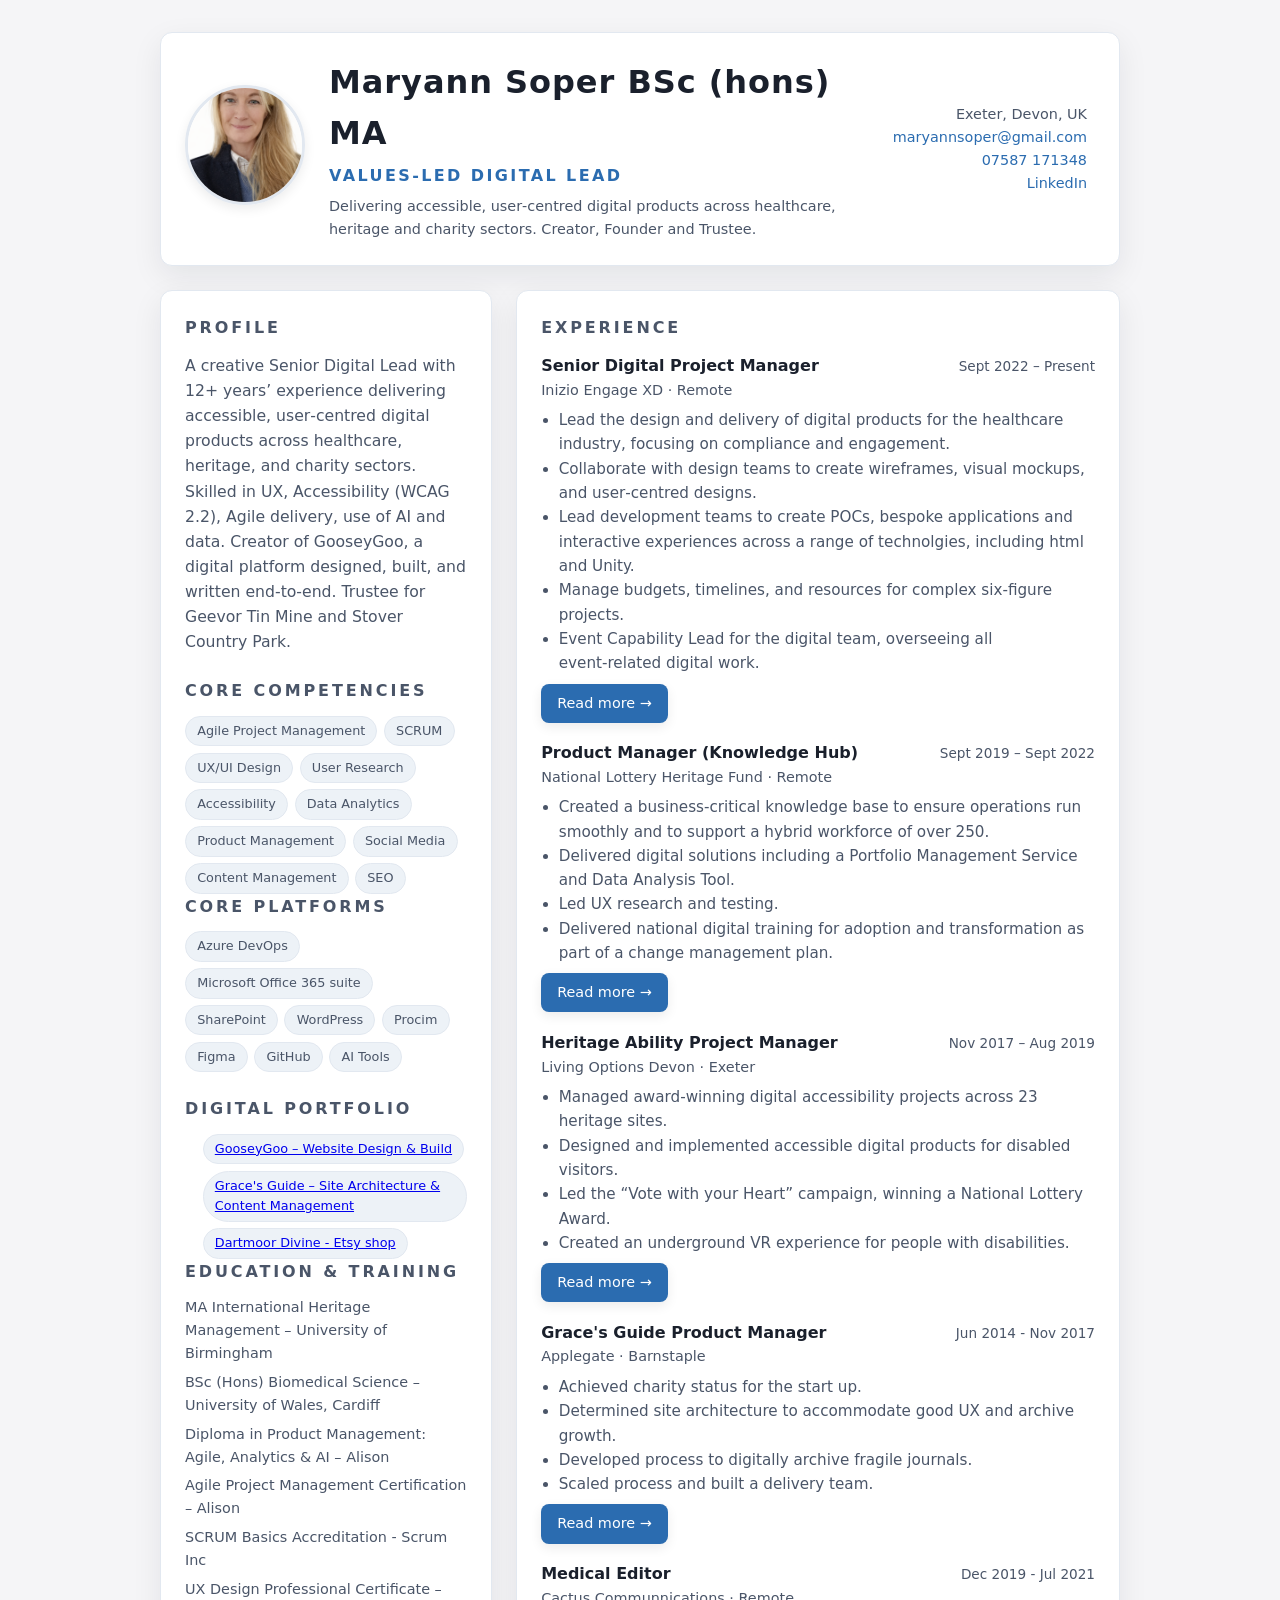
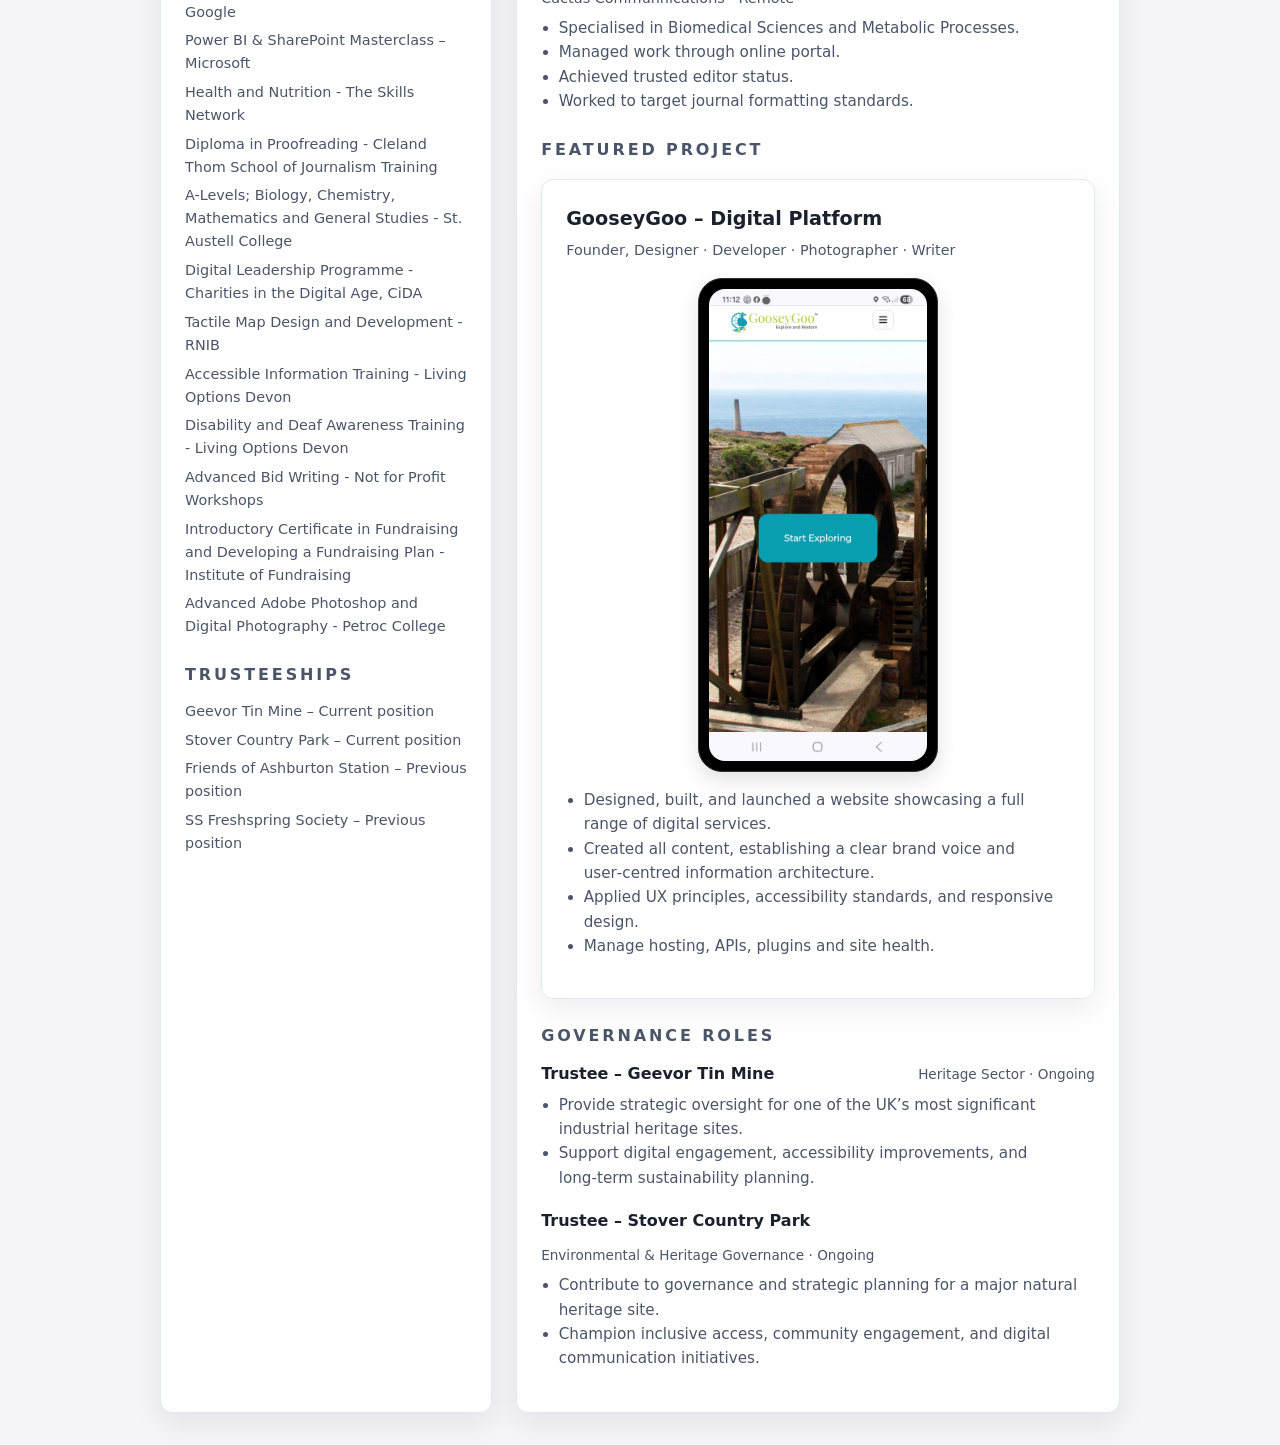
==== commit 5ff7e045: "Update index.html" ====
--- a/index.html
+++ b/index.html
@@ -5,7 +5,7 @@
   <title>Maryann Soper BSc (hons) MA – Values-led Digital Lead</title>
   <meta name="viewport" content="width=device-width, initial-scale=1" />
  <link rel="stylesheet" href="styles.css" />
-
+<link rel="icon" type="image/svg+xml" href="/favicon.svg">
 </head>
 
 <body>
@@ -84,7 +84,8 @@
         <ul class="sidebar-list">
           <li>MA International Heritage Management – University of Birmingham</li>
           <li>BSc (Hons) Biomedical Science – University of Wales, Cardiff</li>
-          <li>Agile Project Management Certification – QA Training</li>
+          <li>Diploma in Product Management: Agile, Analytics & AI – Alison</li>
+          <li>Agile Project Management Certification – Alison</li>
           <li>SCRUM Basics Accreditation - Scrum Inc</li>
           <li>UX Design Professional Certificate – Google</li>
           <li>Power BI & SharePoint Masterclass – Microsoft</li>
@@ -149,10 +150,10 @@
             <div class="item-meta">Sept 2019 – Sept 2022</div>
           </div>
           <ul>
-            <li>Led on the creation of a digital knowledge base supporting 250+ employees.</li>
+            <li>Created a business-critical knowledge base to ensure operations run smoothly and to support a hybrid workforce of over 250.</li>
             <li>Delivered digital solutions including a Portfolio Management Service and Data Analysis Tool.</li>
             <li>Led UX research and testing.</li>
-            <li>Delivered national training for digital adoption and transformation.</li>
+            <li>Delivered national digital training for adoption and transformation as part of a change management plan.</li>
           </ul>
           <a href="NLHF.html" class="feature-link">Read more →</a>
         </article>
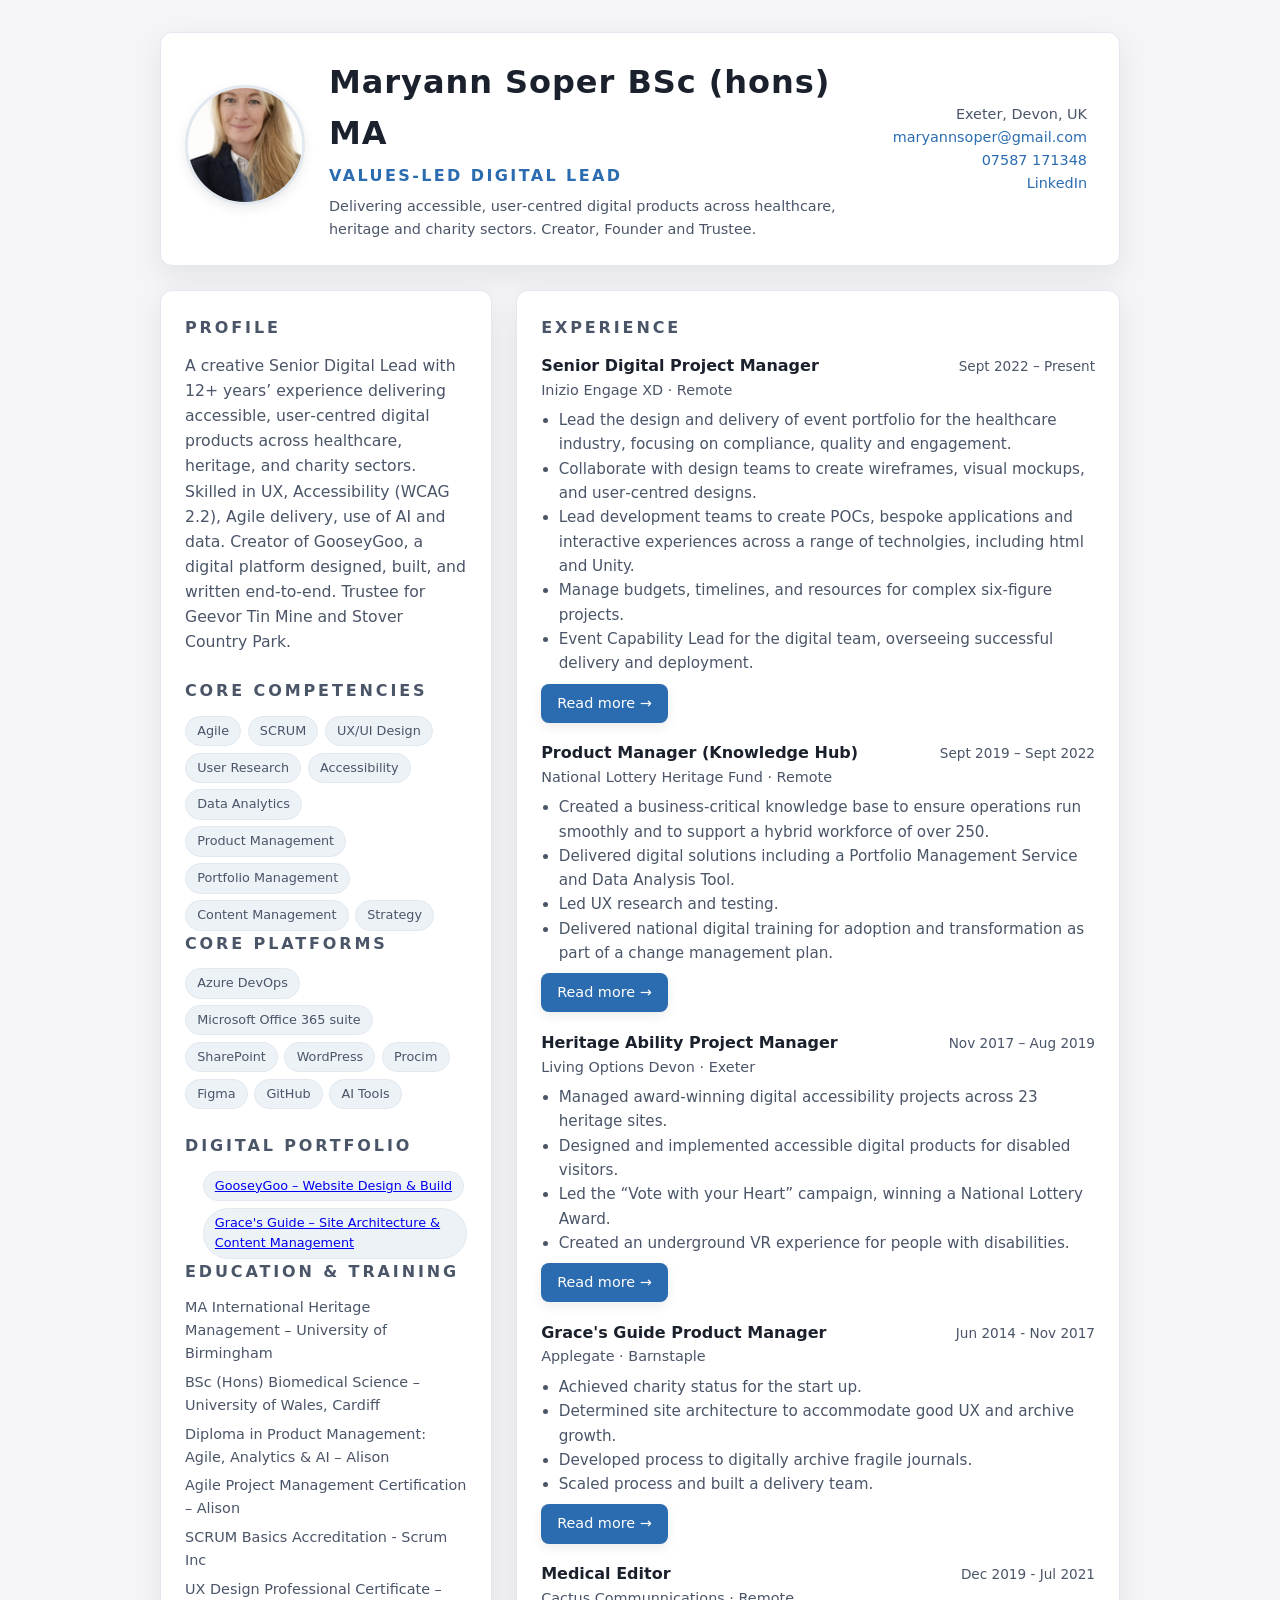
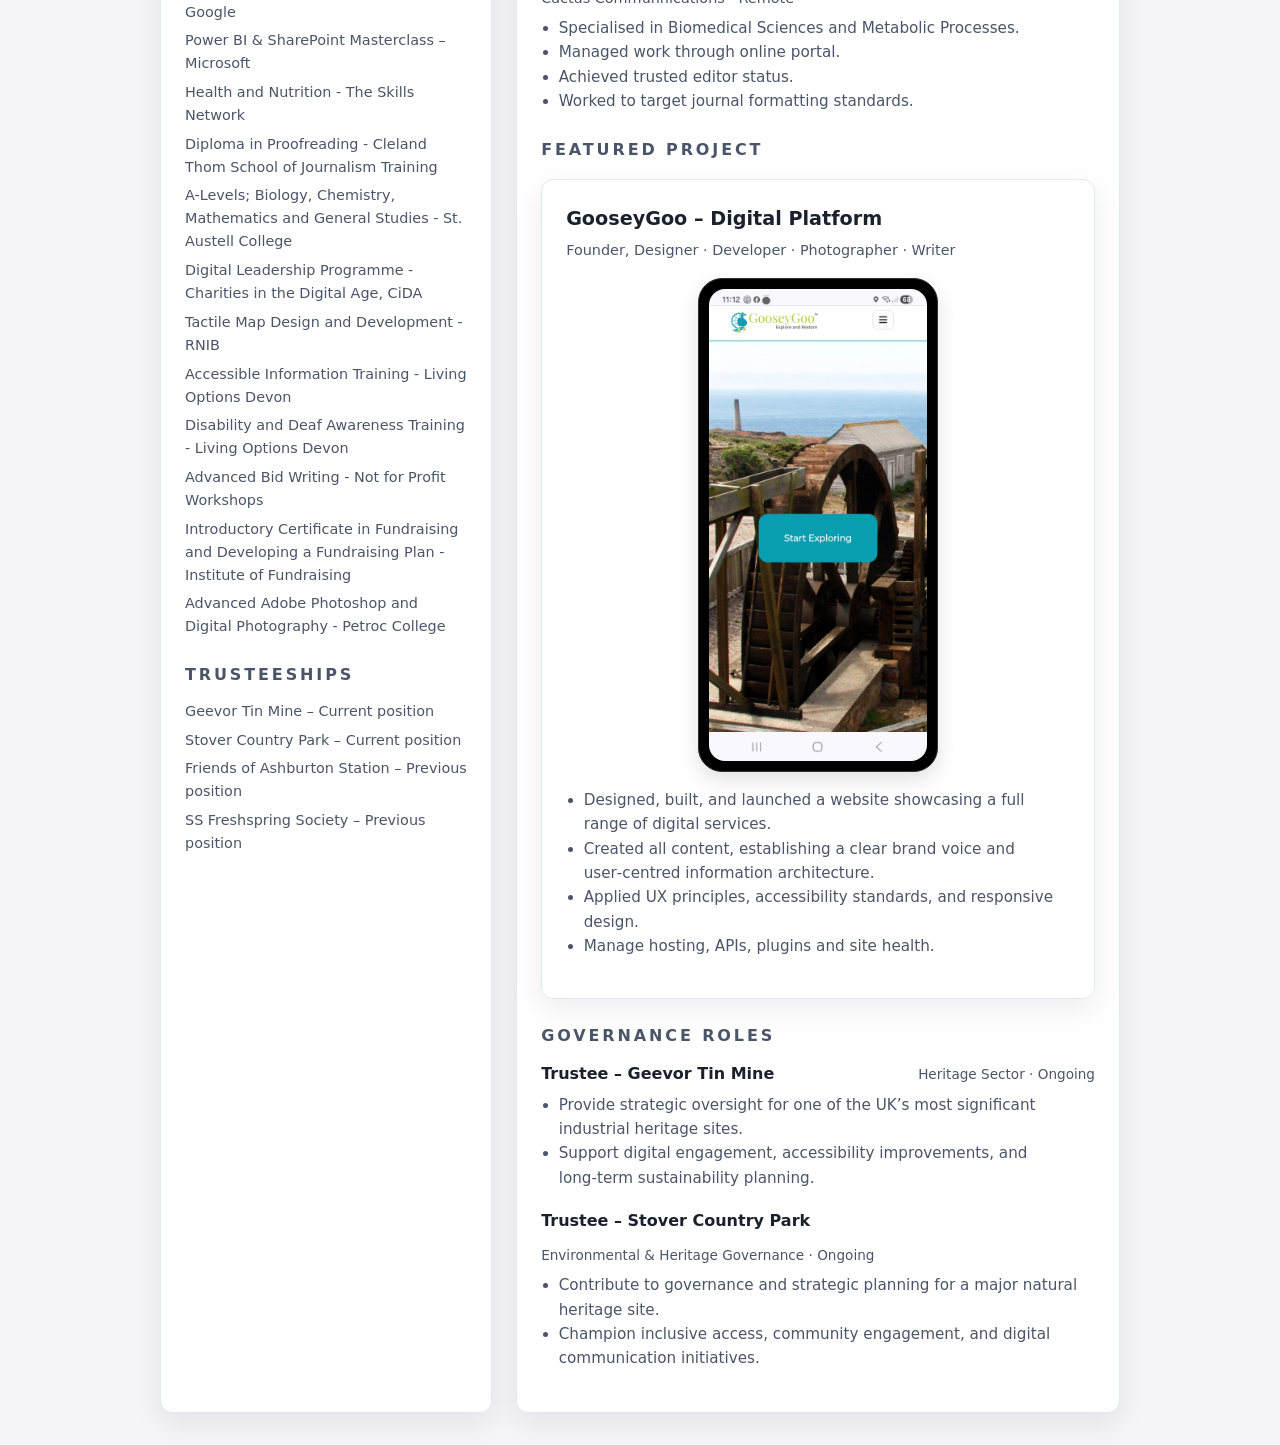
==== commit abd7efda: "Update index.html" ====
--- a/index.html
+++ b/index.html
@@ -45,16 +45,16 @@
       <section class="sidebar-section">
         <h3>Core Competencies</h3>
         <div class="chips">
-          <span class="chip">Agile Project Management</span>
+          <span class="chip">Agile</span>
           <span class="chip">SCRUM</span>
           <span class="chip">UX/UI Design</span>
           <span class="chip">User Research</span>
           <span class="chip">Accessibility</span>
           <span class="chip">Data Analytics</span>
           <span class="chip">Product Management</span>
-          <span class="chip">Social Media</span>
+          <span class="chip">Portfolio Management</span>
           <span class="chip">Content Management</span>
-          <span class="chip">SEO</span>
+          <span class="chip">Strategy</span>
           
         </div>
         <h3>Core Platforms</h3>
@@ -75,7 +75,6 @@
         <ul class="chips">
           <span class="chip"><a href="https://www.gooseygoo.co.uk" target="_blank">GooseyGoo – Website Design & Build</a></span>
           <span class="chip"><a href="https://www.gracesguide.co.uk" target="_blank">Grace's Guide – Site Architecture & Content Management</a></span>
-          <span class="chip"><a href="https://www.etsy.com/shop/DartmoorDivine" target="_blank">Dartmoor Divine - Etsy shop</a></span>
                           
         </ul>
      
@@ -131,11 +130,11 @@
             <div class="item-meta">Sept 2022 – Present</div>
           </div>
           <ul>
-            <li>Lead the design and delivery of digital products for the healthcare industry, focusing on compliance and engagement.</li>
+            <li>Lead the design and delivery of event portfolio for the healthcare industry, focusing on compliance, quality and engagement.</li>
             <li>Collaborate with design teams to create wireframes, visual mockups, and user‑centred designs.</li>
             <li>Lead development teams to create POCs, bespoke applications and interactive experiences across a range of technolgies, including html and Unity.
             <li>Manage budgets, timelines, and resources for complex six‑figure projects.</li>
-            <li>Event Capability Lead for the digital team, overseeing all event‑related digital work.</li>
+            <li>Event Capability Lead for the digital team, overseeing successful delivery and deployment.</li>
           </ul>
           <a href="Inizio.html" class="feature-link">Read more →</a>
           
